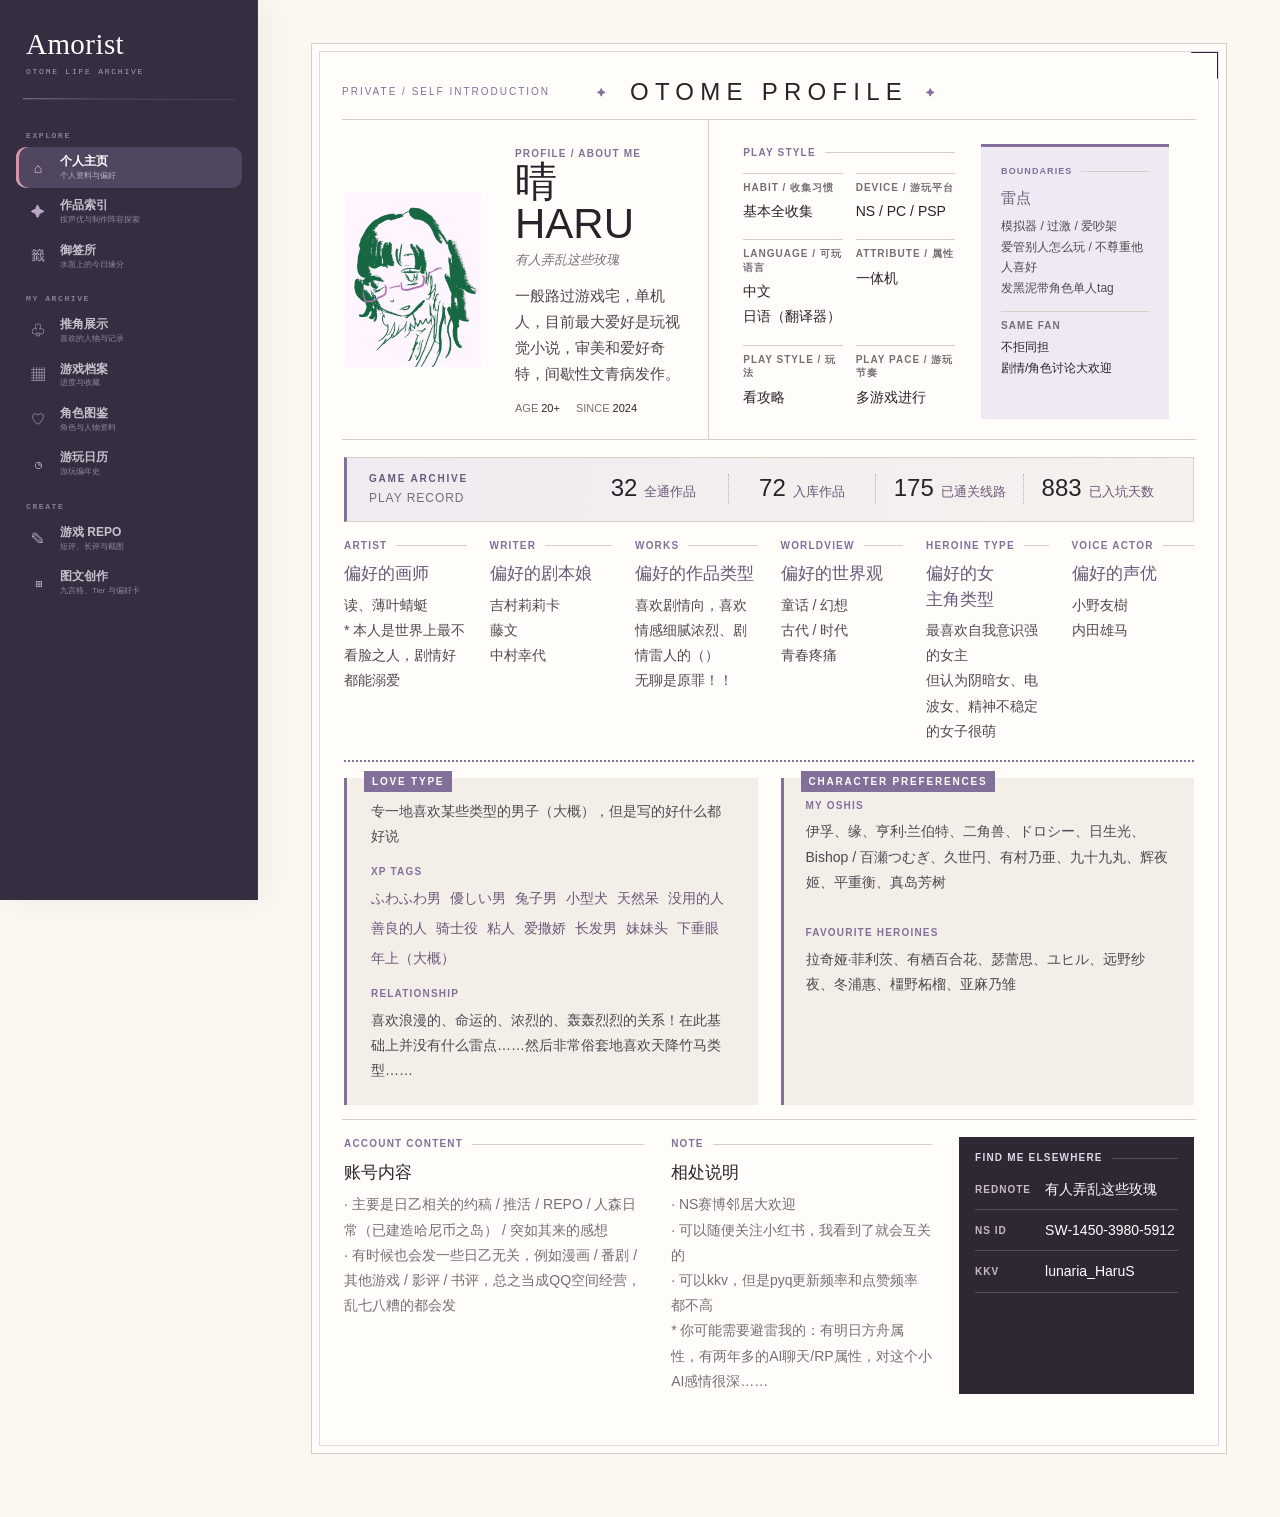
==== index.html @ c31a0750 "日历调整" ====
<!doctype html>
<html lang="zh-CN">
<head>
  <meta charset="utf-8">
  <meta name="viewport" content="width=device-width,initial-scale=1,maximum-scale=5,user-scalable=yes">
  <meta name="color-scheme" content="light">
  <link id="lxgwFont" rel="stylesheet" href="https://cdn.jsdelivr.net/npm/lxgw-wenkai-webfont@1.7.0/style.css" onerror="this.onerror=null;this.href='https://cdn.bootcdn.net/ajax/libs/lxgw-wenkai-webfont/1.7.0/style.min.css';">
  <title>Amorist · HARU</title>
  




















  <link rel="stylesheet" href="./assets/css/amorist.css?v=oshi-shell-20260801-7">
  <link rel="stylesheet" href="./assets/css/site-modes.css?v=pure-otome-20260728">
<link rel="stylesheet" href="./assets/css/polish.css?v=timeline-calendar-picker-20260803-1">
  <link rel="stylesheet" href="./assets/css/profile-home.css?v=profile-home-v15-20260802-27">
  <style>
    .product-view[data-product-view="oshi"] .oshi-canvas-shell{filter:none!important}
    .product-view[data-product-view="oshi"] .oshi-canvas{background:#fbf8f2!important;border:0!important;border-radius:0!important;box-shadow:none!important}
    .product-view[data-product-view="oshi"] .oshi-magazine-copy{display:none!important}
  </style>
</head>
<body>
  <a class="skip-link" href="#main-content">跳到主要内容</a>
  <div class="product-shell">
    <aside class="product-sidebar" aria-label="主要导航">
      <div class="product-brand">
        <div class="product-brand-copy"><strong>Amorist</strong><span>OTOME LIFE ARCHIVE</span></div>
      </div>
      <div class="product-nav-label">EXPLORE</div>
      <nav class="product-nav product-nav-discover">
        <button class="product-nav-btn active" type="button" data-product-target="home"><span class="product-nav-icon">⌂</span><span><b>个人主页</b><small>个人资料与偏好</small></span></button>
        <button class="product-nav-btn" type="button" data-product-target="bangumi"><span class="product-nav-icon">✦</span><span><b>作品索引</b><small>按声优与制作阵容探索</small></span></button>
        <button class="product-nav-btn" type="button" data-product-target="omikuji"><span class="product-nav-icon">籤</span><span><b>御签所</b><small>水面上的今日缘分</small></span></button>
      </nav>
      <div class="product-nav-label">MY ARCHIVE</div>
      <nav class="product-nav">
        <button class="product-nav-btn" type="button" data-product-target="oshi"><span class="product-nav-icon">♧</span><span><b>推角展示</b><small>喜欢的人物与记录</small></span></button>
        <button class="product-nav-btn" type="button" data-product-target="library"><span class="product-nav-icon">▦</span><span><b>游戏档案</b><small>进度与收藏</small></span></button>
        <button class="product-nav-btn" type="button" data-product-target="characters"><span class="product-nav-icon">♡</span><span><b>角色图鉴</b><small>角色与人物资料</small></span></button>
        <button class="product-nav-btn" type="button" data-product-target="timeline"><span class="product-nav-icon">◷</span><span><b>游玩日历</b><small>游玩编年史</small></span></button>
      </nav>
      <div class="product-nav-label">CREATE</div>
      <nav class="product-nav">
        <button class="product-nav-btn" type="button" data-product-target="studio"><span class="product-nav-icon">✎</span><span><b>游戏 REPO</b><small>短评、长评与截图</small></span></button>
        <button class="product-nav-btn" type="button" data-product-target="forms"><span class="product-nav-icon">⊞</span><span><b>图文创作</b><small>九宫格、Tier 与偏好卡</small></span></button>
      </nav>
    </aside>

    <div class="product-main" id="main-content" tabindex="-1">
      <section class="product-view active" data-product-view="home">
        <div class="profile-home profile-home-public">
          <div class="profile-home-stage-wrap"><section class="profile-home-stage">
            <header class="profile-masthead"><span>PRIVATE / SELF INTRODUCTION</span><h1>OTOME PROFILE</h1><small id="profileIssueNumber"></small></header>
            <section class="profile-hero">
              <div class="profile-identity"><figure class="profile-portrait"><div class="profile-avatar" id="profileAvatar"><img id="profileAvatarImage" alt=""><span id="profileAvatarInitial"></span></div></figure><div class="profile-name-block" data-profile-group="identity"><span class="profile-field-label">PROFILE / ABOUT ME</span><h2 id="profileName"></h2><div class="profile-handle" id="profileHandle" data-profile-section="handle"></div><p class="profile-bio" id="profileBio" data-profile-section="bio"></p><div class="profile-meta"><span data-profile-section="age"><small>AGE</small><b id="profileAge"></b></span><span data-profile-section="years"><small>SINCE</small><b id="profileYears"></b></span></div></div></div>
              <div class="profile-merged-preferences" data-profile-group="play">
                <article class="profile-play-main" data-profile-group="play"><div class="profile-panel-label">PLAY STYLE</div><div class="profile-choices"><div data-profile-section="habit"><small>HABIT / 收集习惯</small><b id="profilePlayHabit"></b></div><div data-profile-section="platforms"><small>DEVICE / 游玩平台</small><b id="profilePlayPlatforms"></b></div><div data-profile-section="languages"><small>LANGUAGE / 可玩语言</small><b id="profilePlayLanguages"></b></div><div data-profile-section="attribute"><small>ATTRIBUTE / 属性</small><b id="profilePlayAttribute"></b></div><div data-profile-section="playstyle"><small>PLAY STYLE / 玩法</small><b id="profilePlayStyle"></b></div><div data-profile-section="playPace"><small>PLAY PACE / 游玩节奏</small><b id="profilePlayPace"></b></div></div></article>
                <article class="profile-boundary-card" data-profile-section="boundaries"><div class="profile-panel-label">BOUNDARIES</div><h3>雷点</h3><p id="profileBoundaries"></p><div class="profile-choices"><div data-profile-section="sameFan"><small>SAME FAN</small><b id="profileSameFanPlay"></b></div></div></article>
              </div>
            </section>
            <section class="profile-library-stats" aria-label="游戏档案统计">
              <div class="profile-library-stats-head"><span>GAME ARCHIVE</span><strong>PLAY RECORD</strong></div>
              <div class="profile-library-stat-list">
                <div class="profile-library-stat"><strong id="profileStatCompleted">0</strong><span>全通作品</span></div>
                <div class="profile-library-stat"><strong id="profileStatArchived">0</strong><span>入库作品</span></div>
                <div class="profile-library-stat"><strong id="profileStatRoutes">0</strong><span>已通关线路</span></div>
                <div class="profile-library-stat"><strong id="profileStatDays">0</strong><span>已入坑天数</span></div>
              </div>
            </section>
            <div class="profile-panel-wrap" data-profile-group="taste">
              <section class="profile-taste-section">
                <div class="profile-taste-grid">
                  <div class="profile-taste-top">
                  <article data-profile-section="artist"><div class="profile-panel-label">ARTIST</div><h3>偏好的画师</h3><p id="profileArtist"></p></article>
                  <article data-profile-section="writer"><div class="profile-panel-label">WRITER</div><h3>偏好的剧本娘</h3><p id="profileWriter"></p></article>
                  <article data-profile-section="works"><div class="profile-panel-label">WORKS</div><h3>偏好的作品类型</h3><p id="profileWorks"></p></article>
                  <article data-profile-section="worldview"><div class="profile-panel-label">WORLDVIEW</div><h3>偏好的世界观</h3><p id="profileWorldview"></p></article>
                  <article data-profile-section="character"><div class="profile-panel-label">HEROINE TYPE</div><h3>偏好的女主角类型</h3><p id="profileCharacter"></p></article>
                  <article data-profile-section="voiceActors"><div class="profile-panel-label">VOICE ACTOR</div><h3>偏好的声优</h3><p id="profileVoiceActors"></p></article>
                  </div>
                  <div class="profile-taste-cards">
                    <article class="profile-xp-card" data-profile-group="lovetype"><div class="profile-love-type-main" data-profile-section="type"><p id="profileType"></p></div><div class="profile-love-type-section" data-profile-section="tags"><div class="profile-panel-label">XP TAGS</div><div class="profile-tagline profile-love-type-tags" id="profileTags"></div></div><div class="profile-love-type-section" data-profile-section="relationship"><div class="profile-panel-label">RELATIONSHIP</div><p id="profileRelationship"></p></div></article>
                    <article class="profile-motif-card" data-profile-group="characters"><div class="profile-character-section" data-profile-section="oshiCharacters"><div class="profile-panel-label">MY OSHIS</div><p id="profileOshiCharacters"></p></div><div class="profile-character-section" data-profile-section="heroineCharacters"><div class="profile-panel-label">FAVOURITE HEROINES</div><p id="profileHeroineCharacters"></p></div></article>
                  </div>
                </div>
              </section>
            </div>
            <section class="profile-bottom-social" data-profile-group="social"><article data-profile-section="account"><div class="profile-panel-label">ACCOUNT CONTENT</div><h3>账号内容</h3><p id="profileAccount"></p></article><article data-profile-section="note"><div class="profile-panel-label">NOTE</div><h3>相处说明</h3><p id="profileNote"></p></article><article class="profile-contact-card" data-profile-group="contact"><div class="profile-panel-label">FIND ME ELSEWHERE</div><div class="profile-contact-list"><div data-profile-section="xhs"><span>REDNOTE</span><b id="profileXhs"></b></div><div data-profile-section="platformId"><span>NS ID</span><b id="profileNsId"></b></div><div data-profile-section="contactValue"><span>KKV</span><b id="profileKkv"></b></div></div></article></section>
          </section></div>
        </div>
      </section>

      <section class="product-view" data-product-view="omikuji">
        <div class="omikuji-sanctuary" id="omikujiSanctuary" data-phase="idle" data-view="map">
          <header class="omikuji-map-head">
            <div><div class="omikuji-kicker">ENMUSUBI JINJA</div><h1>御签所</h1><p>良縁に恵まれますように。</p></div>
            <div class="omikuji-map-head-meta"><span>境内案内</span><time id="omikujiDate"></time></div>
          </header>

          <div class="shrine-map-layout" id="shrineMapView">
            <div class="shrine-map" id="shrineMap" aria-label="缘结神社境内地图">
              <svg class="shrine-map-art" viewBox="0 0 1200 760" role="img" aria-label="绘有花树、水池、回廊、绘马殿与千本鸟居的神社地图">
                <defs>
                  <linearGradient id="mapGround" x1="0" y1="0" x2="1" y2="1"><stop offset="0" stop-color="#eee8dc"/><stop offset=".55" stop-color="#e8e0d2"/><stop offset="1" stop-color="#ddd4c5"/></linearGradient>
                  <linearGradient id="mapWater" x1="0" y1="0" x2="1" y2="1"><stop offset="0" stop-color="#aaa5ad"/><stop offset=".6" stop-color="#8f8a96"/><stop offset="1" stop-color="#797481"/></linearGradient>
                  <filter id="mapShadow" x="-30%" y="-30%" width="160%" height="160%"><feDropShadow dx="0" dy="9" stdDeviation="11" flood-color="#665b54" flood-opacity=".15"/></filter>
                  <pattern id="mapGrain" width="18" height="18" patternUnits="userSpaceOnUse"><circle cx="2" cy="3" r=".6" fill="#766b62" opacity=".12"/><circle cx="13" cy="11" r=".45" fill="#766b62" opacity=".1"/></pattern>
                </defs>
                <rect width="1200" height="760" rx="2" fill="url(#mapGround)"/><rect width="1200" height="760" fill="url(#mapGrain)"/>
                <path class="map-contour" d="M70 142C214 78 321 93 420 138S650 168 766 108s250-47 366 7M38 620c166-91 310-79 438-24s267 44 383-29 214-78 323-46"/>
                <path class="map-stream" d="M0 388c145-24 192 57 333 32 104-19 171-97 281-71 92 22 123 98 232 86 111-12 181-92 354-67" fill="none"/>
                <g class="map-main-hall" filter="url(#mapShadow)"><path d="M470 66h260l52 48H418z" fill="#584d54"/><path d="M443 115h314l-25 22H468z" fill="#9a5151"/><rect x="462" y="136" width="276" height="86" fill="#d7c6ae"/><rect x="488" y="151" width="52" height="71" fill="#6a5b57"/><rect x="574" y="151" width="52" height="71" fill="#6a5b57"/><rect x="660" y="151" width="52" height="71" fill="#6a5b57"/><path d="M447 222h306l-26 17H474z" fill="#b7a58f"/></g>
                <g class="map-sakura" filter="url(#mapShadow)"><path d="M246 260c22-54 23-115 15-172M257 188c-38-23-54-48-63-77M257 163c36-20 55-43 70-74M246 215c-34 3-59 17-79 39" fill="none" stroke="#78695f" stroke-width="12" stroke-linecap="round"/><g fill="#c9a6ac"><circle cx="187" cy="105" r="43"/><circle cx="240" cy="77" r="52"/><circle cx="298" cy="103" r="45"/><circle cx="172" cy="157" r="38"/><circle cx="228" cy="137" r="51"/><circle cx="286" cy="153" r="48"/><circle cx="328" cy="129" r="32"/></g><g fill="#ead5d4" opacity=".72"><circle cx="214" cy="87" r="27"/><circle cx="277" cy="117" r="31"/><circle cx="205" cy="150" r="26"/></g><path d="M168 270c52 14 113 13 166-4" fill="none" stroke="#c7b9a5" stroke-width="14" stroke-linecap="round"/></g>
                <g class="map-bell-hall" filter="url(#mapShadow)"><path d="M884 105h188l39 35H846z" fill="#5c5255"/><path d="M860 140h236l-20 16H878z" fill="#a15b59"/><rect x="881" y="157" width="194" height="102" fill="#d4c2aa"/><path d="M905 157v102m48-102v102m48-102v102m49-102v102" stroke="#72645c" stroke-width="7"/><path d="M918 176c13 22 13 45 0 67m71-67c13 22 13 45 0 67m63-67c13 22 13 45 0 67" fill="none" stroke="#9a8a79" stroke-width="3"/><circle cx="918" cy="207" r="10" fill="#8b6f4f"/><circle cx="989" cy="207" r="10" fill="#8b6f4f"/><circle cx="1052" cy="207" r="10" fill="#8b6f4f"/></g>
                <g class="map-ink-well" filter="url(#mapShadow)"><ellipse cx="205" cy="434" rx="92" ry="44" fill="#c4b7a6"/><ellipse cx="205" cy="425" rx="73" ry="34" fill="#615962"/><ellipse cx="205" cy="420" rx="57" ry="24" fill="#8e8790"/><path d="M142 451l-30 52h186l-29-52" fill="#b3a48f"/><path d="M180 393c-8-23 4-43 30-58" fill="none" stroke="#9a5151" stroke-width="4"/></g>
                <g class="map-pond" filter="url(#mapShadow)"><path d="M411 382c48-73 155-90 249-58 80 27 132 95 95 158-40 67-143 99-239 69-104-32-158-91-105-169z" fill="#c9c0b5"/><path d="M432 388c43-57 137-74 217-48 69 22 107 78 76 128-35 55-121 80-203 57-89-25-136-79-90-137z" fill="url(#mapWater)"/><path d="M469 410c64-35 145-27 208 16M478 463c69 28 144 27 207-6" fill="none" stroke="#d7d1d3" stroke-width="3" opacity=".55"/><g fill="#eee7da" stroke="#985052"><rect x="520" y="370" width="17" height="77" rx="2" transform="rotate(-16 528 408)"/><rect x="613" y="411" width="17" height="81" rx="2" transform="rotate(11 621 451)"/><rect x="574" y="455" width="17" height="73" rx="2" transform="rotate(-5 582 491)"/></g></g>
                <g class="map-ema-hall" filter="url(#mapShadow)"><path d="M901 362h192l35 31H866z" fill="#65585a"/><path d="M881 394h225l-19 15H899z" fill="#9d5956"/><rect x="900" y="409" width="186" height="110" fill="#d5c3aa"/><path d="M922 409v110m47-110v110m47-110v110m48-110v110" stroke="#76665c" stroke-width="6"/><g fill="#eadcc8" stroke="#9d6d62" stroke-width="2"><path d="M925 430h31v29l-15 9-16-9z"/><path d="M975 446h31v29l-15 9-16-9z"/><path d="M1025 425h31v29l-15 9-16-9z"/></g></g>
                <g class="map-torii-path"><path d="M518 758L568 553h69l51 205z" fill="#d4c8b8"/><path d="M548 758l39-205h31l40 205" fill="#b9ab99" opacity=".7"/><g fill="#9b4f4e" stroke="#844343" stroke-width="2"><path d="M484 715h238v13H484zM502 679h202v10H502zM517 689h12v69h-12zm158 0h12v69h-12z"/><path d="M516 648h178v11H516zM530 622h150v9H530zM541 631h10v58h-10zm116 0h10v58h-10z"/><path d="M542 591h130v9H542zM552 571h110v8H552zM561 579h8v52h-8zm86 0h8v52h-8z"/></g></g>
                <path class="map-stone-path" d="M603 548C583 513 581 496 584 474" fill="none" stroke="#b8aa97" stroke-width="22" stroke-linecap="round" stroke-dasharray="2 29"/>
                <g class="map-lanterns" fill="#d8c8b0" stroke="#8f7f70" stroke-width="3"><path d="M381 545h31l-5 22h-21zm7 22h13v38h-13zm-8 38h29v7h-29z"/><path d="M785 535h31l-5 22h-21zm7 22h13v38h-13zm-8 38h29v7h-29z"/></g>
              </svg>
              <img class="shrine-map-art shrine-map-image" src="./assets/user-media/enmusubi-shrine-map.png?v=map-20260802-3" alt="縁結花樹、社殿、水占池、言霊井、絵馬殿と鳥居を描いた境内図">
              <button class="shrine-place place-sakura is-open" type="button" data-shrine-place="sakura"><span>壱</span><b>縁結花樹</b><small>人物みくじ</small></button>
              <button class="shrine-place place-bell is-open" type="button" data-shrine-place="bell"><span>弐</span><b>鈴音回廊</b><small>声優みくじ</small></button>
              <button class="shrine-place place-ink is-open" type="button" data-shrine-place="ink"><span>参</span><b>言霊井</b><small>脚本みくじ</small></button>
              <button class="shrine-place place-water is-open" type="button" data-shrine-place="water"><span>肆</span><b>水占池</b><small>今日の御籤</small></button>
              <button class="shrine-place place-ema is-open" type="button" data-shrine-place="ema"><span>伍</span><b>絵馬殿</b><small>制作みくじ</small></button>
              <button class="shrine-place place-torii is-open" type="button" data-shrine-place="torii"><span>陸</span><b>千本鳥居</b><small>作品みくじ</small></button>
              <div class="shrine-map-status" id="shrineMapStatus" aria-live="polite">縁結花樹・鈴音回廊・言霊井・水占池・絵馬殿・千本鳥居　本日開所</div>
            </div>
          </div>

          <section class="omikuji-ritual" id="omikujiRitual" hidden>
            <header class="omikuji-ritual-head"><button id="omikujiMapBack" type="button"><span>←</span> 境内図へ戻る</button><div><span>肆 · 水占池</span><h2>今日の御籤</h2><p>水面に浮かぶ一枚から、今日の縁を。</p></div><time id="omikujiRitualDate"></time></header>
            <div class="omikuji-water-stage" id="omikujiWaterStage">
              <canvas id="omikujiCanvas" aria-hidden="true"></canvas><div class="omikuji-shrine-lines" aria-hidden="true"><i></i><i></i><i></i></div>
              <div class="omikuji-idle-copy" id="omikujiIdleCopy"><span class="omikuji-vertical-note">心を静めて</span><button class="omikuji-draw-button" id="omikujiDraw" type="button"><b>引く</b><small>一日一籤</small></button><p>签纸会随水与气息轻轻移动</p></div>
              <article class="omikuji-paper" id="omikujiPaper" hidden aria-live="polite" tabindex="-1"><div class="omikuji-paper-border" aria-hidden="true"></div><header><span>第 <b id="omikujiNumber">一</b> 番</span><i>御神籤</i><span>AMORIST</span></header><div class="omikuji-grade" id="omikujiGrade"></div><div class="omikuji-paper-divider"><span>縁</span></div><div class="omikuji-character"><div class="omikuji-portrait" id="omikujiPortrait"></div><div><span>本日の縁</span><h2 id="omikujiName"></h2><p id="omikujiWork"></p></div></div><blockquote id="omikujiMessage"></blockquote><p class="omikuji-attribution" id="omikujiAttribution"></p><footer><button id="omikujiOpen" type="button">角色の記録を見る</button><button id="omikujiReturn" type="button">水面へ戻る</button></footer></article>
              <div class="omikuji-draw-status" id="omikujiDrawStatus" aria-live="polite"></div>
            </div>
            <footer class="omikuji-page-foot"><span>鼠标划过水面，会留下片刻涟漪。</span><i></i><span>今日抽中的签会为你保留。</span></footer>
          </section>

          <section class="sakura-ritual" id="sakuraRitual" hidden>
            <header class="omikuji-ritual-head sakura-ritual-head"><button id="sakuraMapBack" type="button"><span>←</span> 境内図へ戻る</button><div><span>壱 · 縁結花樹</span><h2>花に宿る縁</h2><p>枝先に咲くひとひらから、今日のひとを。</p></div><time id="sakuraRitualDate"></time></header>
            <div class="sakura-stage" id="sakuraStage">
              <canvas id="sakuraCanvas" aria-hidden="true"></canvas>
              <div class="sakura-action" id="sakuraAction"><button id="sakuraDraw" type="button" aria-label="縁結花樹を揺らす"></button></div>
              <article class="sakura-result" id="sakuraResult" hidden aria-live="polite">
                <header class="sakura-result-head"><span>縁結御籤</span><strong id="sakuraFortune">結び吉</strong><i aria-hidden="true">縁</i></header>
                <div class="sakura-result-character"><div class="sakura-result-portrait" id="sakuraPortrait"></div><div class="sakura-result-copy"><small>本日のご縁</small><h3 id="sakuraName"></h3><p id="sakuraWork"></p><div class="sakura-result-oracle"><span>縁のことば</span><p id="sakuraMessage"></p></div></div></div>
                <footer><button id="sakuraOpen" type="button">人物の記録を見る</button><button id="sakuraAgain" type="button">もう一度</button></footer>
              </article>
              <div class="sakura-status" id="sakuraStatus" aria-live="polite"></div>
            </div>
          </section>
          <section class="bell-ritual" id="bellRitual" hidden>
            <header class="omikuji-ritual-head bell-ritual-head"><button id="bellMapBack" type="button"><span>←</span> 境内図へ戻る</button><div><span>弐 · 鈴音回廊</span><h2>声の余韻</h2><p>ひとつの鈴から、まだ知らない声へ。</p></div><time id="bellRitualDate"></time></header>
            <div class="bell-stage" id="bellStage">
              <div class="bell-corridor" aria-hidden="true"><span></span><span></span><span></span><span></span><span></span><span></span></div>
              <div class="bell-echoes" aria-hidden="true"><i></i><i></i><i></i></div>
              <div class="bell-companions" aria-hidden="true"><i></i><i></i><i></i><i></i><i></i></div>
              <div class="bell-action"><button id="bellDraw" type="button" aria-label="中央の鈴を鳴らす"><i class="bell-knot"></i><i class="bell-cord"></i><i class="bell-body"></i><i class="bell-clapper"></i></button></div>
              <article class="bell-result" id="bellResult" hidden aria-live="polite"><span>声の縁</span><div class="bell-result-seal">聲</div><div class="bell-result-copy"><small>本日の声</small><h3 id="bellName"></h3><p id="bellMeta"></p><em id="bellWorks"></em></div><footer><button id="bellOpen" type="button">作品を巡る</button><button id="bellAgain" type="button">もう一度</button></footer></article>
              <div class="bell-status" id="bellStatus" aria-live="polite"></div>
            </div>
          </section>
          <section class="torii-ritual" id="toriiRitual" hidden>
            <header class="omikuji-ritual-head torii-ritual-head"><button id="toriiMapBack" type="button"><span>←</span> 境内図へ戻る</button><div><span>陸 · 千本鳥居</span><h2>参道の彼方</h2><p>鳥居をくぐった先で、ひとつの物語に出会う。</p></div><time id="toriiRitualDate"></time></header>
            <div class="torii-stage" id="toriiStage">
              <div class="torii-p5" id="toriiP5" aria-hidden="true"></div>
              <svg class="torii-svg-texture" viewBox="0 0 100 100" preserveAspectRatio="none" aria-hidden="true"><filter id="toriiPaperNoise"><feTurbulence type="fractalNoise" baseFrequency=".78" numOctaves="3" seed="17"></feTurbulence><feColorMatrix values="0 0 0 0 .28 0 0 0 0 .23 0 0 0 0 .18 0 0 0 .12 0"></feColorMatrix></filter><rect width="100" height="100" filter="url(#toriiPaperNoise)"></rect></svg>
              <div class="torii-path" aria-hidden="true"></div><div class="torii-mist" aria-hidden="true"></div>
              <div class="torii-gates" aria-hidden="true"><i></i><i></i><i></i><i></i><i></i><i></i><i></i></div>
              <button class="torii-action" id="toriiDraw" type="button" aria-label="千本鳥居をくぐる"></button>
              <article class="torii-result" id="toriiResult" hidden aria-live="polite"><figure class="torii-cover" id="toriiCover"></figure><div class="torii-work-copy"><span>参道の先の一作</span><h3 id="toriiName"></h3><p id="toriiMeta"></p><em id="toriiDesc"></em><footer><button id="toriiOpen" type="button">作品の世界へ</button><button id="toriiAgain" type="button">もう一度くぐる</button></footer></div></article>
              <div class="torii-status" id="toriiStatus" aria-live="polite"></div>
            </div>
          </section>
          <section class="ema-ritual" id="emaRitual" hidden>
            <header class="omikuji-ritual-head ema-ritual-head"><button id="emaMapBack" type="button"><span>←</span> 境内図へ戻る</button><div><span>伍 · 絵馬殿</span><h2>願いを結ぶ作り手</h2><p>軒下の一枚を選び、物語を生む名に出会う。</p></div><time id="emaRitualDate"></time></header>
            <div class="ema-stage" id="emaStage">
              <div class="ema-architecture" aria-hidden="true"><i></i><i></i><i></i></div>
              <div class="ema-rack" id="emaRack" role="group" aria-label="一枚の絵馬を選ぶ">
                <button class="ema-tile" type="button" aria-label="一の絵馬"><i></i><span>縁</span></button><button class="ema-tile" type="button" aria-label="二の絵馬"><i></i><span>結</span></button><button class="ema-tile" type="button" aria-label="三の絵馬"><i></i><span>作</span></button><button class="ema-tile" type="button" aria-label="四の絵馬"><i></i><span>語</span></button><button class="ema-tile" type="button" aria-label="五の絵馬"><i></i><span>願</span></button><button class="ema-tile" type="button" aria-label="六の絵馬"><i></i><span>夢</span></button><button class="ema-tile" type="button" aria-label="七の絵馬"><i></i><span>巡</span></button>
              </div>
              <article class="ema-result" id="emaResult" hidden aria-live="polite">
                <i class="ema-result-cord" aria-hidden="true"><span></span></i>
                <div class="ema-result-inner"><svg class="ema-crest" viewBox="0 0 100 54" aria-hidden="true"><path d="M14 27c10-18 28-18 36 0-8 18-26 18-36 0Zm36 0c10-18 28-18 36 0-8 18-26 18-36 0Z"/><circle cx="50" cy="27" r="5"/></svg><span>制作の縁</span><h3 id="emaMaker"></h3><p id="emaMeta"></p><em id="emaWorks"></em><footer><button id="emaOpen" type="button">この作り手の作品へ</button><button id="emaAgain" type="button">もう一枚</button></footer></div>
              </article>
              <div class="ema-status" id="emaStatus" aria-live="polite"></div>
            </div>
          </section>
          <section class="kotodama-ritual" id="kotodamaRitual" hidden>
            <header class="omikuji-ritual-head kotodama-ritual-head"><button id="kotodamaMapBack" type="button"><span>←</span> 境内図へ戻る</button><div><span>参 · 言霊井</span><h2>水底の書き手</h2><p>言葉の沈む井戸から、物語を綴る名を呼び起こす。</p></div><time id="kotodamaRitualDate"></time></header>
            <div class="kotodama-stage" id="kotodamaStage">
              <div class="kotodama-p5" id="kotodamaP5" aria-hidden="true"></div>
              <button class="kotodama-well" id="kotodamaDraw" type="button" aria-label="言霊井を覗く"><i class="kotodama-roof"></i><i class="kotodama-post left"></i><i class="kotodama-post right"></i><i class="kotodama-rope"></i><span class="kotodama-mouth"><i></i></span><b>言葉を汲む</b></button>
              <article class="kotodama-result" id="kotodamaResult" hidden aria-live="polite"><div class="kotodama-seal">詞</div><div class="kotodama-copy"><span>本日の書き手</span><h3 id="kotodamaWriter"></h3><p id="kotodamaMeta"></p><em id="kotodamaWorks"></em><footer><button id="kotodamaOpen" type="button">この書き手の作品へ</button><button id="kotodamaAgain" type="button">もう一度汲む</button></footer></div></article>
              <div class="kotodama-status" id="kotodamaStatus" aria-live="polite"></div>
            </div>
          </section>
        </div>
      </section>

      <section class="product-view" data-product-view="oshi">
        <div class="product-page-head oshi-page-head">
          <div><div class="page-eyebrow">PORTRAITS OF AFFECTION</div><h1>好きな人たち</h1><p>Liebe ist, daß Du mir das Messer bist, mit dem ich in mir wühle.</p></div>
          <div class="oshi-head-actions">
            <nav class="oshi-view-switch" aria-label="展示模式"><button class="active" type="button" data-oshi-view-mode="flow" aria-pressed="true">FLOW</button><button type="button" data-oshi-view-mode="magazine" aria-pressed="false">MAGAZINE</button></nav>
            <span class="oshi-count" id="oshiCount">0</span>
            <button class="product-button secondary" id="oshiEditButton" type="button" data-oshi-editor-only>编辑图片</button>
          </div>
        </div>
        <div class="oshi-hub-view" id="oshiHubView">
          <div class="oshi-canvas-shell">
            <section class="oshi-canvas" id="oshiCanvas" aria-label="推角展示总览">
            </section>
          </div>
          <section class="oshi-index">
            <div class="oshi-index-title"><span>INDEX</span><strong>全部人物</strong></div>
            <div class="oshi-index-list" id="oshiIndexList"></div>
          </section>
          <p class="oshi-help" id="oshiHelp" hidden>可在下方拖动人物名字调整排名；上方图片顺序与排名互不影响。</p>
        </div>
        <div class="oshi-detail-view" id="oshiDetailView" hidden>
          <div class="oshi-detail-topbar"><button class="oshi-back-link" id="oshiBackButton" type="button">← 全部人物</button><nav class="oshi-detail-tabs" id="oshiDetailTabs"></nav><button class="product-button secondary small" id="oshiEditDetailButton" type="button" data-oshi-editor-only>编辑</button></div>
          <section class="oshi-profile">
            <div class="oshi-profile-copy"><div><span class="oshi-section-label" id="oshiIssueLabel">ISSUE</span><h2 id="oshiProfileName"></h2><div class="oshi-profile-alt" id="oshiProfileAlt"></div><p class="oshi-profile-note" id="oshiProfileShort"></p></div><dl class="oshi-profile-meta"><div><dt>VOICE</dt><dd id="oshiProfileCv"></dd></div><div><dt>FROM</dt><dd id="oshiProfileGame"></dd></div><div><dt>FIRST MET</dt><dd id="oshiProfileSince"></dd></div></dl></div>
            <figure class="oshi-profile-visual" id="oshiProfileVisual"><img id="oshiProfileImage" alt="角色主视觉"></figure>
          </section>
          <section class="oshi-editorial-info"><article class="oshi-why"><span class="oshi-micro" id="oshiReasonEyebrow">WHY HIM</span><h3 id="oshiReasonTitle">偏爱的理由</h3><blockquote id="oshiReviewLead"></blockquote><div class="oshi-review" id="oshiReviewBody"></div><div class="oshi-tags" id="oshiTags"></div></article><aside class="oshi-character-data"><span class="oshi-micro" id="oshiFactsEyebrow">PROFILE</span><h3 id="oshiFactsTitle">资料</h3><div class="oshi-character-facts" id="oshiCharacterFacts"></div></aside></section>
          <section class="oshi-collections" id="oshiCollections"></section>
          <div class="oshi-add-collection"><button id="oshiAddCollection" type="button" data-oshi-editor-only>＋ 新建图片集</button></div>
        </div>
        <aside class="oshi-editor-drawer" id="oshiEditorDrawer" aria-label="推角展示编辑" hidden>
          <div class="oshi-drawer-head"><div><span class="oshi-micro">EDITOR</span><h2 id="oshiDrawerTitle">编辑</h2></div><button class="oshi-drawer-close" id="oshiDrawerClose" type="button" aria-label="关闭推角展示编辑">×</button></div>
          <div id="oshiHubEditor">
            <div class="oshi-form-grid">
              <label>人物<select id="oshiHubCharacterSelect"></select></label>
              <label>总览图片<input id="oshiHubImageUpload" type="file" accept="image/*"></label>
              <label>图片宽度 <output id="oshiWidthValue"></output><input id="oshiWidth" type="range" min="12" max="42" step="1"></label>
              <label>横向位置<input id="oshiX" type="range" min="0" max="88" step="1"></label>
              <label>纵向位置<input id="oshiY" type="range" min="2" max="86" step="1"></label>
              <label>姓名位置<select id="oshiCaption"><option value="bottom">图片下方</option><option value="right">图片右侧</option><option value="left">图片左侧</option><option value="hidden">不显示</option></select></label>
              <div><span class="oshi-field-label">层级</span><div class="oshi-inline-actions"><button class="product-button secondary small" id="oshiBringFront" type="button">置于最前</button><button class="product-button secondary small" id="oshiSendBack" type="button">置于最后</button></div></div>
              <div><span class="oshi-field-label">单个人物位置</span><button class="product-button secondary small" id="oshiResetSelected" type="button">恢复默认</button></div>
            </div>
            <div class="oshi-drawer-actions"><button class="product-button rose" id="oshiHubDone" type="button">完成</button><button class="product-button secondary" id="oshiResetAll" type="button">恢复全部默认位置</button></div>
          </div>
          <div id="oshiDetailEditor" hidden>
            <div class="oshi-form-grid">
              <label>角色<select id="oshiDetailCharacterSelect"></select></label>
              <label>展示名<input id="oshiEditName"></label>
              <label>原名 / 作品名<input id="oshiEditAlt"></label>
              <label>短评<textarea id="oshiEditShort"></textarea></label>
              <label>评价<textarea id="oshiEditReview"></textarea></label>
              <label>标签（逗号分隔）<input id="oshiEditTags"></label>
              <label>个人页主视觉<input id="oshiProfileUpload" type="file" accept="image/*"></label>
              <label>ARTWORKS 图片（追加）<input id="oshiArtworksUpload" type="file" accept="image/*" multiple></label>
              <label>CG 图片（追加）<input id="oshiCgUpload" type="file" accept="image/*" multiple></label>
              <label>新建图片集<div class="oshi-new-collection"><input id="oshiNewCollectionTitle" placeholder="输入标题"><button class="product-button secondary small" id="oshiCreateCollection" type="button">新建</button></div></label>
              <div class="oshi-collection-editor-list" id="oshiCollectionEditorList"></div>
            </div>
            <div class="oshi-drawer-actions"><button class="product-button rose" id="oshiSaveDetail" type="button">应用</button><button class="product-button secondary" id="oshiResetDetail" type="button">恢复默认</button></div>
          </div>
        </aside>
        <div class="oshi-drawer-backdrop" id="oshiDrawerBackdrop" hidden></div>
        <div class="oshi-lightbox" id="oshiLightbox" hidden><button id="oshiLightboxClose" type="button" aria-label="关闭图片预览">×</button><img id="oshiLightboxImage" alt="图片预览"></div>
      </section>

      <section class="product-view" data-product-view="library">
        <div class="product-page-head"><div><h1>游戏档案</h1><p>Whatever our souls are made of, his and mine are the same</p></div></div>
        <div id="libraryBrowseView"><div class="library-controls"><div class="filter-pills library-status-tabs" id="libraryFilters"><button class="filter-pill active" data-library-filter="全部">全部</button><button class="filter-pill" data-library-filter="已全通">已全通</button><button class="filter-pill" data-library-filter="进行中">进行中</button><button class="filter-pill" data-library-filter="已封盘">已封盘</button><button class="filter-pill" data-library-filter="已买未打">已买未打</button><button class="filter-pill" data-library-filter="心愿单">心愿单</button><button class="filter-pill" data-library-filter="尚未分类">尚未分类</button></div><span id="libraryCountText" class="playing-meta">0 部作品</span><button class="product-button secondary small" id="libraryBatchToggle" type="button">批量管理</button></div><div class="batch-actions" id="libraryBatchActions" hidden><span class="playing-meta">已选 <strong id="librarySelectedCount">0</strong> 部</span><button class="product-button secondary small" id="libraryBatchAll" type="button">全选</button><select class="product-select small" id="libraryBatchStatus"><option value="">批量状态…</option><option>已全通</option><option>进行中</option><option>已封盘</option><option>已买未打</option><option>心愿单</option><option>尚未分类</option></select><select class="product-select small" id="libraryBatchCategory"><option value="">批量归类…</option><option value="hall_of_fame">殿堂入り</option><option value="love">大好き</option><option value="like">好き</option><option value="normal">普通</option><option value="difficult">苦手</option><option value="unclassified">未分類</option></select><button class="product-button secondary small" id="libraryBatchApply" type="button">应用更改</button><button class="product-button danger small" id="libraryBatchDelete" type="button">删除所选</button><button class="product-button secondary small" id="libraryBatchCancel" type="button">取消</button></div><div class="game-library-grid" id="gameLibraryGrid"></div></div>
        <div class="game-detail" id="gameDetailPanel" hidden></div>
      </section>

      <section class="product-view" data-product-view="forms">
        <div class="product-page-head"><div><h1>图文创作</h1><p>در ازل پرتوِ حُسنت ز تجلی دَم زد ,عشق پیدا شد و آتش به همه عالم زد</p></div><button class="product-button secondary" id="backToTemplates" type="button" hidden>返回模板</button></div>
        <div class="forms-grid" id="formTemplates">
          <article class="product-card form-template visual-template" data-form-template="grid"><div class="template-preview preview-grid"><i></i><i></i><i></i><i></i><i></i><i></i><i></i><i></i><i></i></div><h3>作品九宫格</h3><p>从游戏档案挑选九部作品，给每一格写下自己的短标题。</p><div class="form-template-foot"><span>图片 × 9</span><strong>开始制作 →</strong></div></article>
          <article class="product-card form-template visual-template" data-form-template="tier"><div class="template-preview preview-tier"><b>S</b><i></i><i></i><b>A</b><i></i><i></i><b>B</b><i></i><i></i></div><h3>作品 Tier 排名</h3><p>点击作品依次移动等级，用视觉层级表达喜好，不必写成长问卷。</p><div class="form-template-foot"><span>5 个等级</span><strong>开始排列 →</strong></div></article>
          <article class="product-card form-template visual-template" data-form-template="contrast"><div class="template-preview preview-contrast"><i></i><span>盲狙</span><span>真爱</span><i></i></div><h3>盲狙与真爱</h3><p>按作品并列记录开玩前的盲狙与通关后的实际本命。</p><div class="form-template-foot"><span>对照卡</span><strong>开始制作 →</strong></div></article>
          <article class="product-card form-template visual-template" data-form-template="mood"><div class="template-preview preview-mood"><i></i><i></i><i></i><strong>我的乙游属性</strong></div><h3>玩家属性图</h3><p>头像、作品封面和简短偏好组合成一张内容丰富的自介副页。</p><div class="form-template-foot"><span>图文混排</span><strong>开始制作 →</strong></div></article>
          <article class="product-card form-template visual-template" data-form-template="char9"><div class="template-preview preview-char9"><i></i><i></i><i></i><i></i><i></i><i></i><i></i><i></i><i></i></div><h3>角色九宫格</h3><p>九位最心动的角色，从角色图鉴直接拖入，每格标注角色名与出处。</p><div class="form-template-foot"><span>角色 × 9</span><strong>开始制作 →</strong></div></article>
          <article class="product-card form-template visual-template" data-form-template="pref"><div class="template-preview preview-pref"><i></i><i></i><i></i><i></i><i></i><i></i></div><h3>角色偏好表</h3><p>按作品列出最好感与最无感的角色，图文对照一目了然。</p><div class="form-template-foot"><span>对照卡</span><strong>开始制作 →</strong></div></article>
          <article class="product-card form-template visual-template" data-form-template="custom"><div class="template-preview preview-custom"><i></i><i></i><i></i><i></i><i></i><i></i></div><h3>自定义表格</h3><p>自由选择两列或三列，放入角色图与自定义文字，制作专属对比卡。</p><div class="form-template-foot"><span>2/3 列</span><strong>开始制作 →</strong></div></article>
          <article class="product-card form-template visual-template" data-form-template="attr"><div class="template-preview preview-attr"><i></i><div class="attr-lines"><i></i><i></i><i></i><i></i></div></div><h3>玩家属性卡</h3><p>头像、推角列表、游玩平台与偏好标签，一张浓缩的玩家名片。</p><div class="form-template-foot"><span>图文名片</span><strong>开始制作 →</strong></div></article>
        </div>
        <div class="form-workspace visual-workspace" id="formWorkspace"><article class="visual-sheet" id="visualSheet"><header class="visual-sheet-head"><div><div class="card-eyebrow">AMORIST VISUAL NOTE</div><input id="activeFormTitle" aria-label="图文表格标题"></div><span id="visualSheetOwner">HARU</span></header><div id="visualCanvas"></div></article><aside class="product-card form-side"><h3>编辑这张图</h3><p class="playing-meta">点击画布里的图片格，从你的游戏档案选择作品；标题和短句可以直接修改。</p><button class="product-button rose" id="saveFormAnswers" type="button">保存当前作品</button><button class="product-button" id="captureFormAnswers" type="button">导出分享图片</button><button class="product-button secondary" id="clearFormAnswers" type="button">清空画布</button></aside></div>
      </section>

      <section class="product-view" data-product-view="studio">
  <div class="product-page-head repo-product-head">
    <div><h1>REPO</h1><p>やは肌のあつき血汐にふれも見で，さびしからずや道を説く君</p></div>
    <div class="repo-product-actions" id="repoProductActions"></div>
  </div>
  <main class="app">
    <section class="toolbar" id="toolbar">
      <div class="toolbar-group toolbar-brand">
        <span class="toolbar-title">乙女游戏 REPO Maker</span>
        <span class="toolbar-status" id="saveStatus">当前为临时草稿 · 已自动保存</span>
      </div>
      <div class="toolbar-group" id="paletteList" aria-label="选择配色"></div>
      <div class="page-switch" id="pageSwitch" role="group" aria-label="选择 REPO 页面">
        <button class="page-switch-btn active" type="button" data-repo-page="full" aria-pressed="true">完整页</button>
        <div id="longPageButtons" class="long-page-buttons"></div>
        <button class="page-add-btn" id="addLongPageBtn" type="button" title="增加新的长评页面">＋长评页</button>
      </div>
      <div class="toolbar-group">
        <button class="tool-btn" id="repoBackToGame" type="button">返回游戏</button>
        <button class="tool-btn" id="archiveBtn" type="button">存档<span class="archive-count" id="archiveCount">0</span></button>
        <button class="tool-btn danger" id="resetBtn" type="button">清空</button>
        <button class="tool-btn primary" id="screenshotBtn" type="button">截图当前页</button>
      </div>
    </section>

    <section class="viewport">
      <div id="canvasShell">
        <article id="repoCard" class="repo-page">
          <header class="repo-header">
            <div class="main-title-wrap">
              <div class="eyebrow">Omnia vincit Amor</div>
              <input class="main-title persist" id="workTitle" data-key="workTitle" value="乙女游戏 REPO" aria-label="标题">
            </div>
            <div class="maker-block">
              <div class="maker-line"><span>制表人</span><strong class="maker-fixed">HARU</strong></div>
              <div class="maker-line"><label for="fillerName">填表人</label><input class="maker-input persist" id="fillerName" data-key="fillerName"></div>
            </div>
          </header>

          <section class="top-grid">
            <div class="image-tile cover-tile image-picker" data-target="cover" tabindex="0" role="button" aria-label="选择作品封面">
              <img id="coverImg" alt="作品封面">
              <div class="image-empty"><span class="image-plus">＋</span><span class="image-hint">搜索或上传<br>作品封面</span></div>
            </div>

            <div class="info-ratings">
              <div class="basic-info">
                <div class="field">
                  <label>作品名称</label>
                  <input class="persist" id="gameName" data-key="gameName" aria-label="作品名称">
                </div>
                <div class="field">
                  <label>时长</label>
                  <input class="persist" id="playTime" data-key="playTime" aria-label="游玩时长">
                </div>
                <div class="field">
                  <label>是否全通</label>
                  <div class="completion" id="completionToggle">
                    <button type="button" data-value="yes">是</button>
                    <button type="button" data-value="no">否</button>
                  </div>
                </div>
              </div>

              <div class="choice-row">
                <div class="choice-box">
                  <div class="choice-title">游玩平台</div>
                  <div class="choice-pills" id="platformChoices">
                    <button class="choice-pill" type="button" data-value="NS">NS</button>
                    <button class="choice-pill" type="button" data-value="STEAM">STEAM</button>
                    <button class="choice-pill" type="button" data-value="PC碟">PC碟</button>
                    <button class="choice-pill" type="button" data-value="PSP">PSP</button>
                    <button class="choice-pill" type="button" data-value="PSV">PSV</button>
                    <button class="choice-pill" type="button" data-value="其他">其他</button>
                  </div>
                </div>
                <div class="choice-box">
                  <div class="choice-title">游玩语言</div>
                  <div class="choice-pills" id="languageChoices">
                    <button class="choice-pill" type="button" data-value="中文">中文</button>
                    <button class="choice-pill" type="button" data-value="日语">日语</button>
                    <button class="choice-pill" type="button" data-value="英语">英语</button>
                    <button class="choice-pill" type="button" data-value="其他">其他</button>
                  </div>
                </div>
              </div>

              <div class="rating-panel">
                <div class="rating-head"><strong>评分</strong></div>
                <div class="ratings" id="ratings"></div>
              </div>
            </div>
          </section>

          <section class="ranking-section">
            <div class="rank-row">
              <span class="rank-label">剧情喜好排序</span>
              <input class="rank-input persist" id="plotRank" data-key="plotRank" aria-label="剧情喜好排序">
            </div>
            <div class="rank-row">
              <span class="rank-label">角色好感排序</span>
              <input class="rank-input persist" id="charRank" data-key="charRank" aria-label="角色好感排序">
            </div>
            <div class="rank-row">
              <span class="rank-label">最喜爱END</span>
              <input class="rank-input persist" id="favoriteEnd" data-key="favoriteEnd" aria-label="最喜爱结局">
            </div>
          </section>

          <section class="bottom-grid">
            <div class="character-card favorite-card">
              <div class="image-tile image-picker" data-target="favorite" tabindex="0" role="button" aria-label="选择最喜爱人物图片">
                <img id="favoriteImg" alt="最喜爱人物">
                <div class="image-empty"><span class="image-plus">＋</span><span class="image-hint">搜索或上传人物</span></div>
                <div class="favorite-overlay-label">最喜爱</div>
              </div>
              <div class="favorite-review">
                <textarea class="favorite-review-text persist auto-fit-text" id="favoriteReview" data-key="favoriteReview" data-max-font="17" data-min-font="4.5" data-line-height="1.38" aria-label="最喜爱角色简评"></textarea>
              </div>
            </div>

            <div class="preference-side">
              <div class="preference-grid" aria-label="人物喜好条目">
                <div class="preference-card">
                  <div class="image-tile image-picker" data-target="tasteBlind" tabindex="0" role="button" aria-label="选择盲狙人物头像">
                    <img id="tasteBlindImg" alt="盲狙人物头像">
                    <div class="image-empty"><span class="image-plus">＋</span><span class="image-hint">搜索或上传人物</span></div>
                  </div>
                  <div class="preference-label">盲狙</div>
                </div>
                <div class="preference-card">
                  <div class="image-tile image-picker" data-target="tasteLooks" tabindex="0" role="button" aria-label="选择外貌最喜欢人物头像">
                    <img id="tasteLooksImg" alt="外貌最喜欢人物头像">
                    <div class="image-empty"><span class="image-plus">＋</span><span class="image-hint">搜索或上传人物</span></div>
                  </div>
                  <div class="preference-label">最喜欢外表</div>
                </div>
                <div class="preference-card">
                  <div class="image-tile image-picker" data-target="tasteVoice" tabindex="0" role="button" aria-label="选择声音最喜欢人物头像">
                    <img id="tasteVoiceImg" alt="声音最喜欢人物头像">
                    <div class="image-empty"><span class="image-plus">＋</span><span class="image-hint">搜索或上传人物</span></div>
                  </div>
                  <div class="preference-label">最喜欢声音</div>
                </div>
                <div class="preference-card">
                  <div class="image-tile image-picker" data-target="tastePersonality" tabindex="0" role="button" aria-label="选择性格最喜欢人物头像">
                    <img id="tastePersonalityImg" alt="性格最喜欢人物头像">
                    <div class="image-empty"><span class="image-plus">＋</span><span class="image-hint">搜索或上传人物</span></div>
                  </div>
                  <div class="preference-label">最喜欢性格</div>
                </div>
                <div class="preference-card">
                  <div class="image-tile image-picker" data-target="tastePlot" tabindex="0" role="button" aria-label="选择剧情最喜欢人物头像">
                    <img id="tastePlotImg" alt="剧情最喜欢人物头像">
                    <div class="image-empty"><span class="image-plus">＋</span><span class="image-hint">搜索或上传人物</span></div>
                  </div>
                  <div class="preference-label">最喜欢剧情</div>
                </div>
                <div class="preference-card">
                  <div class="image-tile image-picker" data-target="tasteDynamic" tabindex="0" role="button" aria-label="选择关系性最喜欢人物头像">
                    <img id="tasteDynamicImg" alt="关系性最喜欢人物头像">
                    <div class="image-empty"><span class="image-plus">＋</span><span class="image-hint">搜索或上传人物</span></div>
                  </div>
                  <div class="preference-label">最喜欢关系性</div>
                </div>
              </div>
            </div>

            <section class="repo-note">
              <div class="repo-note-title">感想</div>
              <textarea class="repo-text persist auto-fit-text" id="repoText" data-key="repoText" data-max-font="18" data-min-font="4.5" data-line-height="1.42" aria-label="感想"></textarea>
            </section>
          </section>
        </article>
        <article id="longRepoCard" class="repo-page long-repo-page" data-page-id="long-1" hidden>
          <header class="long-repo-header">
            <div class="long-repo-title-wrap">
              <div class="eyebrow">Et nos cedamus Amori</div>
              <input class="long-repo-title persist" id="longRepoTitle" data-key="longRepoTitle" value="标题" aria-label="长评标题">
            </div>
            <div class="long-repo-page-mark"><input class="long-repo-page-number persist" id="longRepoPageNumber" data-key="longRepoPageNumber" value="01" maxlength="3" inputmode="numeric" aria-label="长评页码"><span>TEXT PAGE</span></div>
          </header>
          <section class="long-repo-meta" aria-label="长评信息">
            <label><span>作品 / 路线</span><input class="persist" id="longRepoSubject" data-key="longRepoSubject"></label>
            <label><span>关键词</span><input class="persist" id="longRepoKeywords" data-key="longRepoKeywords"></label>
          </section>
          <section class="long-repo-writing">
            <div class="long-repo-writing-head">
              <span>LONG REVIEW / 长评正文</span>
              <span id="longRepoCount">0 字</span>
            </div>
            <textarea class="long-repo-text persist auto-fit-text" id="longRepoText" data-key="longRepoText" data-max-font="24" data-min-font="1" data-line-height="1.72" aria-label="长评正文"></textarea>
          </section>
          <footer class="long-repo-footer">
            <span>OTOME GAME REPO</span>
            <span>LONG FORM REVIEW</span>
          </footer>
        </article>
      </div>
    </section>
  </main>
      </section>

      <section class="product-view" data-product-view="characters">
        <div class="product-page-head char-reference-head"><div><h1>角色图鉴</h1><p>L’amour est comme la fièvre, il naît et s’éteint sans que la volonté y ait la moindre part</p></div><div class="char-stat-row">
          <section class="product-card char-stat-card"><div class="card-eyebrow">TOTAL</div><div class="metric-value" id="charTotalCount">0</div><div class="metric-label">收藏角色</div></section>
          <section class="product-card char-stat-card"><div class="card-eyebrow">BEST</div><div class="metric-value" id="charBestCount">0</div><div class="metric-label">最推し角色</div></section>
          <section class="product-card char-stat-card"><div class="card-eyebrow">FROM</div><div class="metric-value" id="charGameCount">0</div><div class="metric-label">来自作品</div></section>
        </div></div>
        <div class="char-filter-bar">
          <div class="char-filter-main"><input class="product-search" id="charSearchInput" placeholder="搜索角色名或作品名">
          <div class="char-filter-group"><span class="char-filter-label">身份</span><div class="filter-pills" id="charRoleFilters">
            <button class="filter-pill active" data-char-role-filter="all">全部</button><button class="filter-pill" data-char-role-filter="protagonist">主人公</button><button class="filter-pill" data-char-role-filter="route">攻略対象</button><button class="filter-pill" data-char-role-filter="sub">サブキャラ</button><button class="filter-pill" data-char-role-filter="unset">未設定</button>
          </div></div>
          <div class="char-filter-group"><span class="char-filter-label">喜好</span><div class="filter-pills" id="charPreferenceFilters">
            <button class="filter-pill active" data-char-preference-filter="all">全部</button><button class="filter-pill" data-char-preference-filter="favorite">最推し</button><button class="filter-pill" data-char-preference-filter="oshi">推し</button><button class="filter-pill" data-char-preference-filter="like">好き</button><button class="filter-pill" data-char-preference-filter="good">好感</button><button class="filter-pill" data-char-preference-filter="curious">気になる</button><button class="filter-pill" data-char-preference-filter="normal">普通</button><button class="filter-pill" data-char-preference-filter="difficult">苦手</button><button class="filter-pill" data-char-preference-filter="excluded">対象外</button><button class="filter-pill" data-char-preference-filter="unclassified">未分類</button>
          </div></div></div>
          <div class="char-filter-meta"><span id="charCountText" class="playing-meta">0 位角色</span><span class="playing-meta char-filter-note">“全部”默认不显示対象外</span><button class="product-button secondary small" id="charBatchToggle" type="button">批量管理</button><button class="product-button rose" id="addCharButton" type="button">＋ 添加角色</button></div>
        </div>
        <div class="batch-actions char-batch-actions" id="charBatchActions" hidden><span class="playing-meta">已选 <strong id="charSelectedCount">0</strong> 位</span><button class="product-button secondary small" id="charBatchAll" type="button">全选</button><select class="product-select small" id="charBatchPreference"><option value="">批量修改喜好…</option><option value="favorite">最推し</option><option value="oshi">推し</option><option value="like">好き</option><option value="good">好感</option><option value="curious">気になる</option><option value="normal">普通</option><option value="difficult">苦手</option><option value="excluded">対象外</option><option value="unclassified">未分類</option></select><button class="product-button secondary small" id="charBatchApplyPreference" type="button">应用喜好</button><select class="product-select small" id="charBatchRoleType"><option value="">批量修改身份…</option><option value="protagonist">主人公</option><option value="route">攻略対象</option><option value="sub">サブキャラ</option><option value="unset">未設定</option></select><button class="product-button secondary small" id="charBatchApplyRole" type="button">应用身份</button><button class="product-button danger small" id="charBatchDelete" type="button">删除所选</button><button class="product-button secondary small" id="charBatchCancel" type="button">取消</button></div>
        <div class="character-grid" id="characterGrid"></div>
      </section>

      <section class="product-view" data-product-view="bangumi">
        <div class="resource-page-head">
          <div>
            <div class="page-eyebrow">OTOME INDEX</div>
            <h1>作品索引</h1>
            <p>Estar contigo o no estar contigo es la medida de mi tiempo</p>
          </div>
          <div class="resource-head-actions bangumi-db-stats" id="bangumiDbStats">
            <div class="bangumi-index-metric"><span>ALL WORKS</span><strong id="bangumiDbTotal">—</strong></div>
            <button class="product-button secondary" id="bangumiDbBatchToggle" type="button">批量导入</button>
            <button class="icon-text-button" id="bangumiDbManage" type="button">资料更新</button>
          </div>
        </div>

        <div class="resource-screen active" data-resource-screen="search">
          <section class="resource-filter-panel">
            <div class="resource-filter-title"><span>筛选条件</span><strong id="bangumiDbCount"></strong></div>
            <div class="bangumi-db-toolbar">
              <label class="resource-filter-field resource-filter-game"><span>作品</span><div class="bgm-combo" id="comboGame"><input class="product-search bangumi-filter-input" id="bangumiDbSearch" placeholder="输入作品名称" autocomplete="off"><div class="bgm-combo-list" hidden></div></div></label>
              <label class="resource-filter-field"><span>厂商</span><div class="bgm-combo" id="comboMaker"><input class="product-search bangumi-filter-input" id="bangumiDbMaker" placeholder="选择或输入厂商" autocomplete="off"><div class="bgm-combo-list" hidden></div></div></label>
              <label class="resource-filter-field"><span>声优</span><div class="bgm-combo" id="comboCv"><input class="product-search bangumi-filter-input" id="bangumiDbCv" placeholder="选择或输入声优" autocomplete="off"><div class="bgm-combo-list" hidden></div></div></label>
              <label class="resource-filter-field"><span>剧本娘</span><div class="bgm-combo" id="comboWriter"><input class="product-search bangumi-filter-input" id="bangumiDbWriter" placeholder="选择或输入剧本娘" autocomplete="off"><div class="bgm-combo-list" hidden></div></div></label>
              <div class="resource-filter-actions"><button class="clear-filter-button" id="bangumiDbClear" type="button">清空条件</button><div class="bangumi-db-sort" id="bangumiDbSort" aria-label="时间排序"><span>发售时间</span><button class="active" type="button" data-bangumi-sort="desc">新 → 旧</button><button type="button" data-bangumi-sort="asc">旧 → 新</button></div></div>
            </div>
            <div class="active-discovery-filter" id="bangumiActiveDiscovery" hidden></div>
          </section>
          <div class="batch-actions bangumi-batch-actions" id="bangumiDbBatchActions" hidden>
            <span class="playing-meta">已选 <strong id="bangumiDbSelectedCount">0</strong> 部</span>
            <button class="product-button secondary small" id="bangumiDbBatchAll" type="button">全选当前结果</button>
            <button class="product-button rose small" id="bangumiDbBatchImport" type="button">导入所选及角色</button>
            <button class="product-button secondary small" id="bangumiDbBatchCancel" type="button">取消</button>
          </div>
          <div class="bangumi-db-progress" id="bangumiDbProgress" hidden><div class="bangumi-db-progress-bar"><i id="bangumiDbProgressBar"></i></div><span id="bangumiDbProgressText"></span></div>
          <div class="bangumi-db-body" id="bangumiDbBody"><div class="bangumi-db-grid" id="bangumiDbGrid"></div></div>
        </div>

        <div class="resource-screen resource-detail-screen bangumi-db-detail" data-resource-screen="detail" id="bangumiDbDetail" hidden>
          <button class="back-to-resource" id="bangumiDbBack" type="button">← 返回检索结果</button>
          <div class="bangumi-db-hero" id="bangumiDbHero"></div>
          <section class="bangumi-db-info-section" id="bangumiDbInfoSection" hidden></section>
          <div class="bangumi-db-chars-section"><div class="bangumi-db-chars-head"><strong>作品角色</strong><label class="bangumi-import-chars-toggle"><input type="checkbox" id="bangumiImportChars" checked> 导入游戏时同时加入角色图鉴</label></div><div id="bangumiDbCharsGrid"></div></div>
          <div class="bangumi-db-actions" id="bangumiDbActions"><button class="product-button rose" id="bangumiDbImport" type="button">加入我的游戏档案</button><button class="product-button secondary small" id="bangumiDbDelete" type="button" hidden>删除作品资料</button></div>
        </div>
      </section>
      <div class="bangumi-db-manage-modal" id="bangumiDbManageModal" hidden>
        <section class="bangumi-db-manage" role="dialog" aria-modal="true" aria-labelledby="bangumiDbManageTitle">
          <div class="bangumi-db-manage-head"><button class="bangumi-db-manage-minimize" id="bangumiDbManageMinimize" type="button" aria-label="最小化">−</button><button class="bangumi-db-manage-close" id="bangumiDbManageClose" type="button" aria-label="关闭">×</button></div>
          <h2 id="bangumiDbManageTitle">作品索引资料更新</h2>
          <p>公开站点优先从随站点发布的 JSON 载入；维护者也可以同步 Bangumi、补齐详情，再导出新的公共资料 JSON。</p>
          <div class="playing-meta" id="bangumiDbManageStatus">准备就绪</div>
          <div class="bangumi-single-import" id="bangumiSingleImport">
            <label for="bangumiSingleSearch">单个搜索 Bangumi 游戏</label>
            <div class="bangumi-single-search-row"><input class="product-search" id="bangumiSingleSearch" type="search" placeholder="输入游戏名称" autocomplete="off"><button class="product-button secondary" id="bangumiSingleSearchButton" type="button">搜索</button></div>
            <div class="bangumi-single-results" id="bangumiSingleResults" aria-live="polite"></div>
          </div>
          <div class="bangumi-db-manage-actions">
            <button class="product-button rose" id="bangumiDbLoadJson" type="button">↓ 从站点 JSON 载入</button>
            <button class="product-button secondary" id="bangumiDbImportLocalJson" type="button">从本地 JSON 导入（合并）</button>
            <input id="bangumiDbLocalJsonFile" type="file" accept=".json,application/json" hidden>
            <button class="product-button secondary" id="bangumiDbSync" type="button">⟳ 从 Bangumi 同步</button>
            <button class="product-button secondary" id="bangumiDbDetailSync" type="button">补齐剩余详情</button>
            <button class="product-button secondary" id="bangumiDbExportJson" type="button">导出公共 JSON</button>
            <button class="product-button secondary" id="bangumiDbCancel" type="button" hidden>暂停</button>
          </div>
        </section>
      </div>
      <div class="bangumi-char-modal" id="bangumiCharModal" hidden>
        <section class="bangumi-char-panel" role="dialog" aria-modal="true" aria-labelledby="bangumiCharTitle">
          <div class="bangumi-char-head"><button class="bangumi-char-close" id="bangumiCharClose" type="button" aria-label="关闭">×</button></div>
          <div id="bangumiCharBody"></div>
        </section>
      </div>

      <section class="product-view" data-product-view="timeline">
        <div class="product-page-head timeline-page-head"><div><div class="page-eyebrow">PLAY CHRONICLE</div><h1>游玩日历</h1><p>只留下日期、封面与状态。作品名在需要时出现，不再占据每一个日历格。</p></div><div class="timeline-head-actions"><div class="timeline-head-metric"><span>ACTIVE DAYS</span><strong id="timelineActiveDays">0</strong></div><div class="timeline-head-metric"><span>RECORDS</span><strong id="timelineRecordCount">0</strong></div></div></div>
        <div class="timeline-wrap" id="timelineContent"></div>
        <div class="timeline-bottom-actions" data-timeline-editor-only><button class="product-button" id="timelineSessionAddTop" type="button">＋ 记录游玩</button><button class="product-button secondary" id="timelineBatchImportTop" type="button">批量记录</button></div>
      </section>

    </div>
  </div>

  <nav class="mobile-nav" aria-label="移动端主要导航">
    <button class="product-nav-btn active" type="button" data-product-target="home"><span class="product-nav-icon">⌂</span><span>个人主页</span></button>
    <button class="product-nav-btn" type="button" data-product-target="library"><span class="product-nav-icon">▦</span><span>游戏</span></button>
    <button class="product-nav-btn" type="button" data-product-target="characters"><span class="product-nav-icon">♡</span><span>角色</span></button>
    <button class="product-nav-btn" type="button" data-product-target="timeline"><span class="product-nav-icon">◷</span><span>游玩日历</span></button>
    <button class="product-nav-btn" type="button" data-product-target="studio"><span class="product-nav-icon">✎</span><span>REPO</span></button>
    <button class="product-nav-btn" type="button" id="mobileMoreToggle"><span class="product-nav-icon">•••</span><span>更多</span></button>
  </nav>
  <div class="mobile-more-sheet" id="mobileMoreSheet" hidden>
    <button class="mobile-more-backdrop" id="mobileMoreBackdrop" type="button" aria-label="关闭"></button>
    <section role="dialog" aria-modal="true" aria-labelledby="mobileMoreTitle"><div class="mobile-more-head"><div><span>AMORIST</span><strong id="mobileMoreTitle">更多空间</strong></div><button id="mobileMoreClose" type="button" aria-label="关闭更多菜单">×</button></div>
      <div class="mobile-more-grid">
        <button type="button" data-product-target="bangumi"><span>✦</span><b>作品索引</b><small>按声优与制作阵容探索</small></button>
        <button type="button" data-product-target="omikuji"><span>籤</span><b>御签所</b><small>抽取今日的缘分</small></button>
        <button type="button" data-product-target="oshi"><span>♡</span><b>推角展示</b><small>人物主页与记录</small></button>
        <button type="button" data-product-target="forms"><span>⊞</span><b>图文创作</b><small>九宫格、Tier 与偏好卡</small></button>
        <button type="button" data-product-target="home"><span>◎</span><b>个人主页</b><small>个人资料与偏好</small></button>
      </div>
    </section>
  </div>

  <div class="product-overlay" id="gameDialogOverlay" role="dialog" aria-modal="true" aria-labelledby="gameDialogTitle">
    <form class="product-dialog" id="gameDialogForm"><div class="product-dialog-head"><h2 id="gameDialogTitle">添加到游戏档案</h2><button class="product-dialog-close" id="closeGameDialog" type="button" aria-label="关闭游戏编辑">×</button></div><div class="product-dialog-grid">
      <div class="editor-group wide"><label for="libraryGameName">作品名称</label><input class="product-input" id="libraryGameName" required maxlength="60"></div>
      <div class="editor-group"><label for="libraryGameStatus">游玩状态</label><select class="product-select" id="libraryGameStatus"><option>已全通</option><option>进行中</option><option>已封盘</option><option>已买未打</option><option>心愿单</option><option>尚未分类</option></select></div>
      <div class="editor-group" id="libraryGameCategoryGroup"><label for="libraryGameCategory">喜好分类</label><select class="product-select" id="libraryGameCategory"><option value="unclassified">未分類</option><option value="hall_of_fame">殿堂入り</option><option value="love">大好き</option><option value="like">好き</option><option value="normal">普通</option><option value="difficult">苦手</option></select></div>
      <div class="editor-group"><label for="libraryGameProgress">进度（0—100）</label><input class="product-input" id="libraryGameProgress" type="number" min="0" max="100" value="0"></div>
      <div class="editor-group"><label>我的评分</label><div class="game-rating-picker" id="libraryGameRating" role="radiogroup" aria-label="我的评分"><button type="button" data-rating-value="1" aria-label="1 星">☆</button><button type="button" data-rating-value="2" aria-label="2 星">☆</button><button type="button" data-rating-value="3" aria-label="3 星">☆</button><button type="button" data-rating-value="4" aria-label="4 星">☆</button><button type="button" data-rating-value="5" aria-label="5 星">☆</button></div></div>
      <div class="editor-group"><label for="libraryGamePlatform">游玩平台</label><select class="product-select" id="libraryGamePlatform"><option value="">请选择平台</option><option value="NS">NS</option><option value="PC碟">PC碟</option><option value="STEAM">STEAM</option><option value="DLsite">DLsite</option><option value="PSP">PSP</option></select></div>
      <div class="editor-group"><label for="libraryGameHours">累计时长</label><input class="product-input" id="libraryGameHours" type="number" min="0" step="0.5" placeholder="小时"></div>
      <div class="editor-group"><label for="libraryGameRoutes">角色 / 路线</label><input class="product-input" id="libraryGameRoutes" maxlength="160" placeholder="用逗号分隔"></div>
      <div class="editor-group"><label for="libraryGameStartDate">开始游玩日期</label><input class="product-input" id="libraryGameStartDate" type="date"></div>
      <div class="editor-group"><label for="libraryGameCompleteDate">游戏全通日期</label><input class="product-input" id="libraryGameCompleteDate" type="date"></div>
      <div class="editor-group wide game-log-setting"><label for="libraryGameHideOverlappingLogs"><input id="libraryGameHideOverlappingLogs" type="checkbox">隐藏与开始 / 全通日期重合的普通游玩记录</label><small>仅影响这部作品主页的游玩日志，游玩日历和全局时间线仍会保留这些记录。</small></div>
      <div class="editor-group wide"><label for="libraryGameCover">封面图片网址（可选）</label><input class="product-input" id="libraryGameCover" type="text" placeholder="https://..."></div>
      <div class="editor-group wide"><label>或使用本地封面</label><button class="product-button secondary" id="libraryCoverUploadButton" type="button">选择本地图片</button><input id="libraryCoverUploadInput" type="file" accept="image/*" hidden></div>
      <div class="editor-group wide"><label for="libraryGameNote">一句话记录</label><textarea class="product-textarea" id="libraryGameNote" maxlength="120"></textarea></div>
    </div><input id="editingGameId" type="hidden"><div class="product-dialog-actions"><button class="product-button secondary" id="deleteGameButton" type="button" hidden>删除</button><button class="product-button rose" type="submit">保存游戏</button></div></form>
  </div>

  <div class="product-overlay" id="charDialogOverlay" role="dialog" aria-modal="true" aria-labelledby="charDialogTitle">
    <form class="product-dialog" id="charDialogForm"><div class="product-dialog-head"><h2 id="charDialogTitle">从 Bangumi 添加角色</h2><button class="product-dialog-close" id="closeCharDialog" type="button" aria-label="关闭角色编辑">×</button></div>
      <div id="charSearchPanel" class="char-search-panel"><div class="editor-group wide"><label for="charSearchKeyword">搜索 Bangumi 角色</label><div class="char-search-row"><input class="product-input" id="charSearchKeyword" placeholder="输入角色名（日文 / 中文 / 英文）"><button class="product-button rose" id="charSearchButton" type="button">搜索</button></div></div><div id="charSearchResults" class="char-search-results"><span class="playing-meta">搜索后选择角色，系统会自动生成角色主页。</span></div></div>
      <div class="product-dialog-grid" id="charManualFields">
      <div class="editor-group wide"><label for="charName">角色名</label><input class="product-input" id="charName" required maxlength="40"></div>
      <div class="editor-group wide"><label for="charGame">所属作品</label><select class="product-select" id="charGame"><option value="">— 选择作品 —</option></select></div>
      <div class="editor-group"><label for="charRoleType">角色身份</label><select class="product-select" id="charRoleType"><option value="unset">未設定</option><option value="protagonist">主人公</option><option value="route">攻略対象</option><option value="sub">サブキャラ</option></select><small class="playing-meta" id="charRoleTypeSourceHint"></small></div><div class="editor-group"><label for="charPreference">喜好分类</label><select class="product-select" id="charPreference"><option value="favorite">最推し</option><option value="oshi">推し</option><option value="like">好き</option><option value="good">好感</option><option value="curious">気になる</option><option value="normal">普通</option><option value="difficult">苦手</option><option value="excluded">対象外</option><option value="unclassified">未分類</option></select></div>
      <div class="editor-group"><label for="charCV">声优</label><input class="product-input" id="charCV" maxlength="30" placeholder="声优名"></div>
      <div class="editor-group wide"><label for="charImage">角色图片网址（可选）</label><input class="product-input" id="charImage" type="text" placeholder="https://..."></div>
      <div class="editor-group wide"><label>或使用本地图片</label><button class="product-button secondary" id="charUploadButton" type="button">选择本地图片</button><input id="charUploadInput" type="file" accept="image/*" hidden></div>
      <div class="editor-group wide"><label for="charNote">备注</label><textarea class="product-textarea" id="charNote" maxlength="100" placeholder="印象、台词、心动瞬间…"></textarea></div>
      </div><input id="editingCharId" type="hidden"><div class="product-dialog-actions" id="charManualActions"><button class="product-button secondary" id="deleteCharButton" type="button" hidden>删除</button><button class="product-button rose" type="submit">保存角色</button></div></form>
  </div>


  <div class="product-overlay" id="assetPickerOverlay" role="dialog" aria-modal="true" aria-labelledby="assetPickerTitle">
    <section class="product-dialog"><div class="product-dialog-head"><div><h2 id="assetPickerTitle">选择图片素材</h2><p class="playing-meta">从游戏档案或角色图鉴选择，也可以上传自定义图片。</p></div><button class="product-dialog-close" id="closeAssetPicker" type="button" aria-label="关闭图片素材选择">×</button></div>
    <div class="asset-picker-tabs" id="assetPickerTabs">
      <button class="asset-picker-tab active" data-asset-tab="games" type="button">游戏档案</button>
      <button class="asset-picker-tab" data-asset-tab="chars" type="button">角色图鉴</button>
      <button class="asset-picker-tab" data-asset-tab="upload" type="button">上传</button>
    </div>
    <div class="product-dialog-actions" style="justify-content:flex-start;margin:0 0 14px"><button class="product-button secondary small" id="clearVisualSlot" type="button">清空当前格</button></div><div class="asset-picker-list" id="assetPickerList"></div></section>
  </div>

  <div class="modal-backdrop" id="imageModal" role="dialog" aria-modal="true" aria-labelledby="modalTitle">
    <div class="modal image-modal-v24">
      <div class="modal-head">
        <h2 id="modalTitle">选择图片</h2>
        <button class="icon-btn" id="closeModal" type="button" aria-label="关闭">×</button>
      </div>
      <div class="tabs image-tabs">
        <button class="tab-btn active" type="button" data-tab="search">联网搜索</button>
        <button class="tab-btn" type="button" data-tab="library">图片库</button>
        <button class="tab-btn" type="button" data-tab="upload">本地上传</button>
        <button class="tab-btn" type="button" data-tab="url">图片网址</button>
        <button class="tab-btn" type="button" data-tab="crop">图片裁剪</button>
      </div>

      <div class="tab-panel active" data-panel="search">
        <div class="search-bar">
          <input class="modal-input" id="searchInput" placeholder="输入作品名或角色名（支持中文、日文、英文）">
          <button class="search-btn" id="searchImageBtn" type="button">搜索</button>
        </div>
        <div class="search-tip">选中的图片会自动加入图片库。</div>
        <div class="results" id="searchResults"><div class="empty-results">输入关键词后开始搜索</div></div>
      </div>

      <div class="tab-panel" data-panel="library">
        <div class="library-toolbar">
          <input class="modal-input" id="librarySearch" placeholder="搜索本地图片库">
          <span class="library-count" id="libraryCount">0 张</span>
        </div>
        <div class="search-tip">已保存的图片可以直接重复使用。</div>
        <div class="library-grid" id="imageLibraryGrid"><div class="empty-results">图片库还是空的</div></div>
      </div>

      <div class="tab-panel" data-panel="upload">
        <div class="upload-box">
          <p><strong>选择手机或电脑里的图片</strong></p>
          <p class="search-tip">支持 JPG、PNG、WEBP，导入后会自动加入图片库。</p>
          <input id="fileInput" type="file" accept="image/*">
        </div>
      </div>

      <div class="tab-panel" data-panel="url">
        <div class="url-row">
          <input class="modal-input" id="urlInput" placeholder="粘贴图片直链：https://...">
          <button class="search-btn" id="useUrlBtn" type="button">使用</button>
        </div>
        <div class="search-tip">图片将作为外链显示并加入图片库。联网时可继续使用，系统截图不受 Canvas 跨域限制。</div>
      </div>

      <div class="tab-panel" data-panel="crop">
        <div class="crop-workspace">
          <div class="crop-frame" id="cropFrame"><img id="cropPreviewImg" alt="裁切预览"><div class="crop-empty" id="cropEmpty">先选择一张图片</div></div>
          <div class="crop-controls">
            <label>横向焦点 <input id="cropX" type="range" min="0" max="100" step="1"></label>
            <label>纵向焦点 <input id="cropY" type="range" min="0" max="100" step="1"></label>
            <label>图片缩放 <input id="cropScale" type="range" min="1" max="3" step="0.02"></label>
            <div class="crop-presets">
              <button class="tool-btn" type="button" data-crop-preset="top">靠上</button>
              <button class="tool-btn" type="button" data-crop-preset="center">居中</button>
              <button class="tool-btn" type="button" data-crop-preset="close">轻微特写</button>
              <button class="tool-btn danger" id="removeCurrentImage" type="button">移除图片</button>
            </div>
            <p class="crop-tip">拖动预览图调整取景位置，也可使用滑杆精细裁剪。裁剪参数会单独保存在当前图片格中，并应用到截图。</p>
            <div class="crop-actions">
              <button class="tool-btn" id="resetCropBtn" type="button">重置裁剪</button>
              <button class="tool-btn primary" id="finishCropBtn" type="button">完成使用</button>
            </div>
          </div>
        </div>
      </div>
      <div class="modal-status" id="modalStatus"></div>
    </div>
  </div>

  <div class="save-preview" id="savePreview" role="dialog" aria-modal="true" aria-labelledby="previewTitle">
    <div class="preview-card">
      <div class="preview-head">
        <h3 id="previewTitle">图片已生成</h3>
        <button class="icon-btn" id="closePreview" type="button" aria-label="关闭">×</button>
      </div>
      <div class="preview-scroll"><img id="previewImage" alt="生成的日乙 Repo 图片"></div>
      <p class="preview-tip">iPhone 或浏览器下载无反应时，可长按上方图片并选择“存储到照片/保存图片”。安卓也可以直接点击“下载 PNG”。</p>
      <div class="preview-actions">
        <button class="tool-btn" id="downloadPreview" type="button">下载 PNG</button>
        <button class="tool-btn primary" id="sharePreview" type="button">系统分享</button>
      </div>
    </div>
  </div>


  <div class="archive-backdrop" id="archiveBackdrop" role="dialog" aria-modal="true" aria-labelledby="archiveTitle">
    <aside class="archive-panel">
      <div class="archive-head">
        <h2 id="archiveTitle">本地存档</h2>
        <button class="icon-btn" id="closeArchive" type="button" aria-label="关闭">×</button>
      </div>
      <div class="archive-current" id="archiveCurrent">当前：<strong>自动草稿</strong><br>未加入列表，页面仍会自动恢复。</div>
      <div class="archive-primary-actions">
        <button class="tool-btn primary" id="saveArchiveBtn" type="button">保存当前</button>
        <button class="tool-btn" id="newArchiveBtn" type="button">新建空白</button>
      </div>
      <div class="archive-view-tabs">
        <button class="archive-view-tab active" id="activeArchivesTab" type="button">存档列表</button>
        <button class="archive-view-tab" id="trashArchivesTab" type="button">最近删除 <span id="trashCount">0</span></button>
      </div>
      <div class="archive-search-wrap">
        <input class="archive-search" id="archiveSearch" placeholder="搜索作品名称或填表人">
      </div>
      <div class="archive-list" id="archiveList"></div>
      <div class="archive-foot">
        <div class="archive-backup-actions">
          <button class="tool-btn" id="exportArchivesBtn" type="button">导出全部备份</button>
          <button class="tool-btn" id="importArchivesBtn" type="button">导入备份</button>
          <input id="archiveImportInput" type="file" accept="application/json,.json" hidden>
        </div>
        <p class="archive-note">备份会包含存档、当前草稿、图片库、裁切位置和主题设置。最近删除保留 7 天。</p>
      </div>
    </aside>
  </div>

  <div class="theme-backdrop" id="themeBackdrop" role="dialog" aria-modal="true" aria-labelledby="themeTitle" aria-hidden="true">
    <section class="theme-panel" tabindex="-1">
      <div class="theme-head">
        <div><h2 id="themeTitle">选择主题</h2><p>主题按气质分组，并随当前风格切换。</p></div>
        <button class="icon-btn" id="closeTheme" type="button" aria-label="关闭">×</button>
      </div>
      <div class="color-style-switch" id="colorStyleSwitch" role="group" aria-label="选择配色风格">
        <button class="color-style-btn" type="button" data-color-style="gradient">渐变</button>
        <button class="color-style-btn" type="button" data-color-style="solid">浅色</button>
        <button class="color-style-btn" type="button" data-color-style="dark">深色</button>
      </div>
      <div class="theme-actions">
        <button class="tool-btn" id="randomThemeBtn" type="button">随机主题</button>
        <button class="tool-btn" id="favoriteThemeFilter" type="button">只看收藏</button>
      </div>
      <div class="theme-groups" id="themeGroups"></div>
    </section>
  </div>

  <div class="toast" id="toast" role="status" aria-live="polite" aria-atomic="true"></div>

  
  
  
  
  

    





  <script>window.AMORIST_MODE = 'public';</script>
  <script src="./assets/js/image-store.js"></script>
  <script src="./assets/js/data-model.js?v=characters-preferences-20260802-3"></script>
  <script src="./assets/vendor/p5.min.js?v=2.3.1"></script>
  <script src="./assets/js/torii-p5.js?v=ritual-layout-20260802-20"></script>
  <script src="./assets/js/kotodama-p5.js?v=kotodama-ritual-20260802-2"></script>
  <script src="./assets/js/public-bootstrap.js?v=timeline-calendar-picker-20260803-1"></script>
</body>
</html>
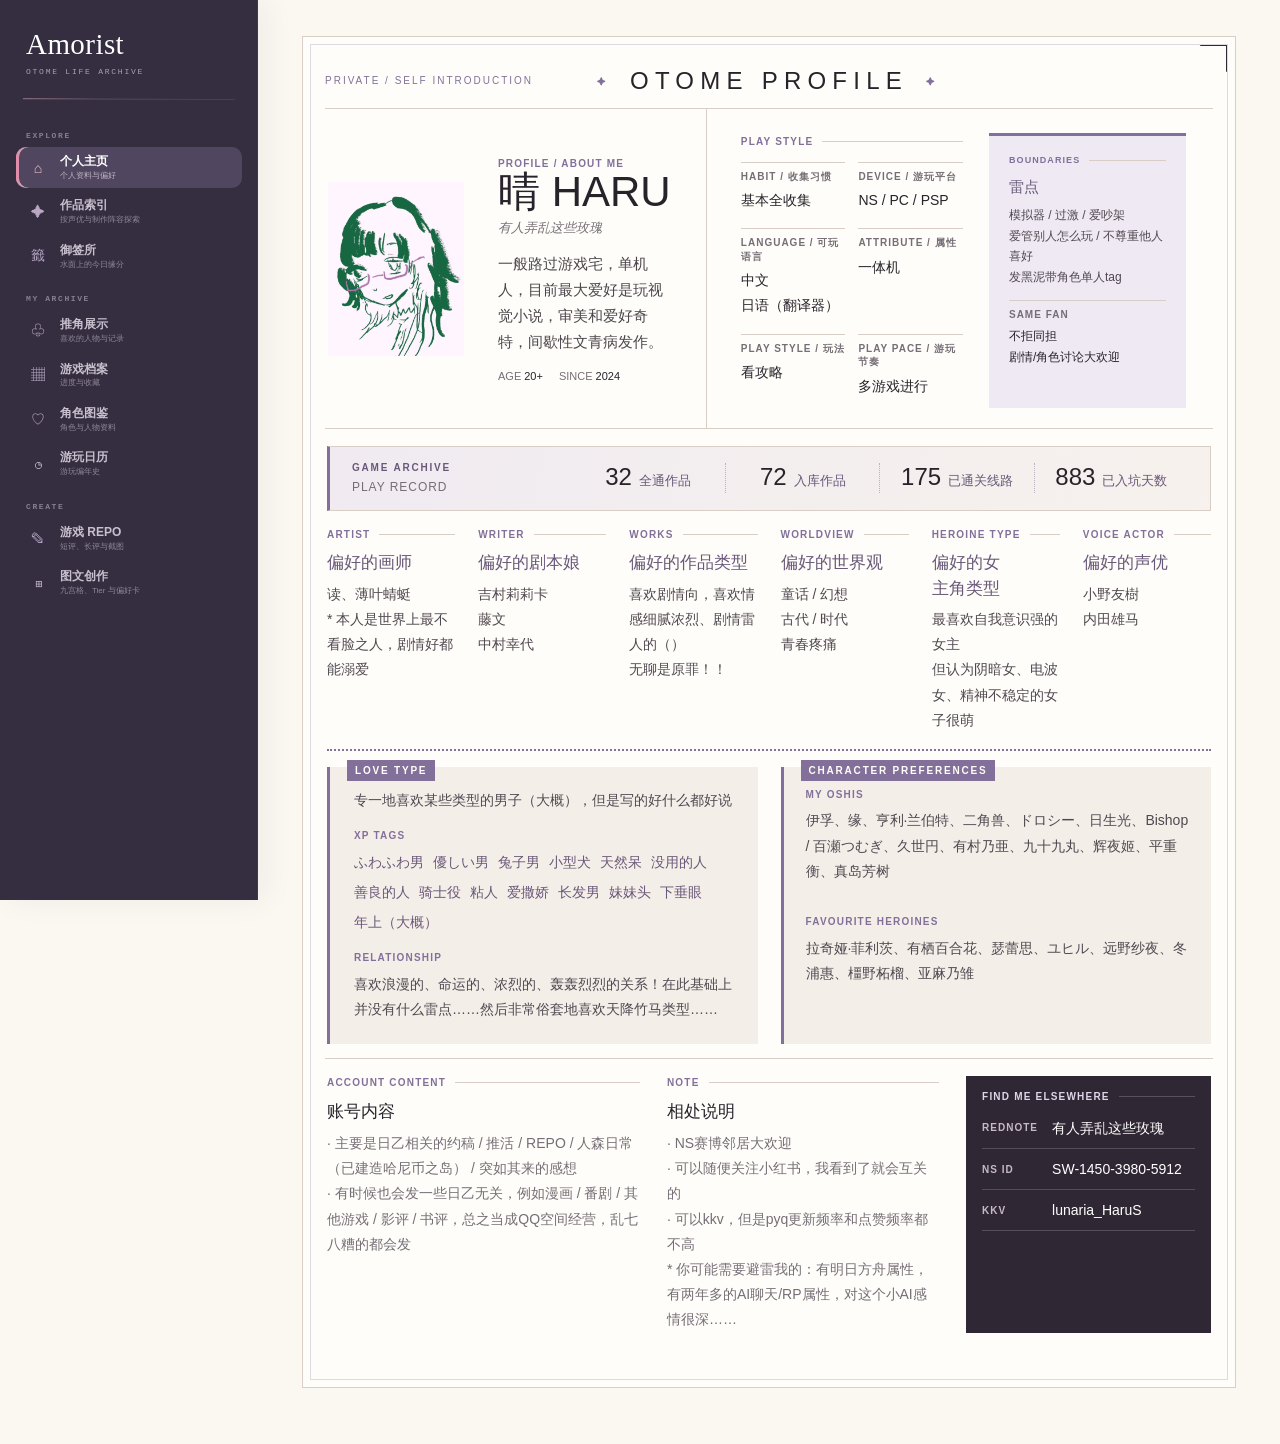
==== commit 7d9b3d07: "profile修正" ====
--- a/index.html
+++ b/index.html
@@ -30,7 +30,7 @@
   <link rel="stylesheet" href="./assets/css/amorist.css?v=oshi-shell-20260801-7">
   <link rel="stylesheet" href="./assets/css/site-modes.css?v=pure-otome-20260728">
 <link rel="stylesheet" href="./assets/css/polish.css?v=timeline-calendar-picker-20260803-1">
-  <link rel="stylesheet" href="./assets/css/profile-home.css?v=profile-home-v15-20260802-27">
+  <link rel="stylesheet" href="./assets/css/profile-home.css?v=profile-home-v16-20260803-1">
   <style>
     .product-view[data-product-view="oshi"] .oshi-canvas-shell{filter:none!important}
     .product-view[data-product-view="oshi"] .oshi-canvas{background:#fbf8f2!important;border:0!important;border-radius:0!important;box-shadow:none!important}
--- a/assets/css/profile-home.css
+++ b/assets/css/profile-home.css
@@ -6,8 +6,8 @@
 .profile-home-topbar strong{display:block;font-size:13px}.profile-home-topbar span{display:block;margin-top:3px;color:var(--profile-muted);font-size:10px}
 .profile-edit-button{padding:8px 13px;border:1px solid var(--profile-plum);background:transparent;color:var(--profile-plum);font-size:9px;letter-spacing:.08em}
 .profile-home-public .profile-home-topbar{display:none}
-.profile-home-stage-wrap{min-height:calc(100vh - 58px);box-sizing:border-box;padding:17px 23px 21px}.profile-home-public .profile-home-stage-wrap{min-height:100vh}
-.profile-home-stage{position:relative;max-width:1240px;min-height:calc(100vh - 58px - 38px);box-sizing:border-box;margin:0 auto;padding:20px 30px 23px;background:var(--profile-sheet);border:1px solid var(--profile-line);overflow:visible}.profile-home-public .profile-home-stage{min-height:calc(100vh - 38px)}
+.profile-home-stage-wrap{min-height:calc(100vh - 58px);box-sizing:border-box;padding:10px 14px 14px}.profile-home-public .profile-home-stage-wrap{min-height:100vh}
+.profile-home-stage{position:relative;max-width:1240px;min-height:calc(100vh - 58px - 38px);box-sizing:border-box;margin:0 auto;padding:16px 22px 18px;background:var(--profile-sheet);border:1px solid var(--profile-line);overflow:visible}.profile-home-public .profile-home-stage{min-height:calc(100vh - 38px);max-width:1240px}
 .profile-home-stage::before{content:"";position:absolute;inset:7px;border:1px solid rgba(130,112,154,.26);pointer-events:none}.profile-home-stage::after{content:"";position:absolute;right:8px;top:8px;width:64px;height:64px;border-top:1px solid var(--profile-deep);border-right:1px solid var(--profile-deep);clip-path:polygon(58% 0,100% 0,100% 42%);pointer-events:none}
 .profile-masthead{position:relative;display:flex;align-items:center;justify-content:center;min-height:56px;box-sizing:border-box;padding:12px 0;border-bottom:1px solid var(--profile-line)}.profile-masthead h1{margin:0;font:400 22px/1 var(--profile-body-font);letter-spacing:.26em}.profile-masthead h1::before,.profile-masthead h1::after{content:"✦";margin:0 18px;color:var(--profile-rose);font-size:9px;vertical-align:middle}.profile-masthead small{position:absolute;right:0;color:var(--profile-muted);font:8.5px/1.3 var(--profile-body-font);letter-spacing:.18em}.profile-masthead>span{position:absolute;left:0;color:var(--profile-rose);font:8.5px/1.3 var(--profile-body-font);letter-spacing:.2em}
 .profile-hero{display:grid;grid-template-columns:43% 57%;min-height:250px;border-bottom:1px solid var(--profile-line)}
@@ -20,8 +20,8 @@
 .profile-panel-label{display:flex;align-items:center;gap:9px;margin-bottom:9px;color:var(--profile-rose);font:600 8.5px/1.3 var(--profile-body-font);letter-spacing:.12em}.profile-panel-label::after{content:"";height:1px;flex:1;background:var(--profile-line)}
 .profile-home [data-profile-section][hidden],.profile-home [data-profile-group][hidden]{display:none!important}
 .profile-edit-modal{position:fixed;inset:0;z-index:1200;display:none;place-items:center;padding:24px;background:rgba(43,37,51,.52)}.profile-edit-modal.open{display:grid}.profile-edit-dialog{width:min(920px,100%);max-height:min(88vh,860px);overflow:auto;box-sizing:border-box;padding:25px;background:var(--profile-sheet);border:1px solid var(--profile-line);box-shadow:14px 14px 0 rgba(130,112,154,.28);color:#37343a;font-family:var(--profile-body-font)}.profile-edit-head{display:flex;align-items:flex-start;justify-content:space-between;gap:20px;padding-bottom:15px;border-bottom:1px solid var(--profile-line)}.profile-edit-head h2{margin:4px 0 0;color:#37343a;font:400 24px/1.3 var(--profile-body-font)}.profile-modal-close{border:0;background:transparent;color:var(--profile-plum);font-size:24px;line-height:1;cursor:pointer}.profile-edit-avatar-row{display:flex;align-items:center;gap:18px;padding:18px 0;border-bottom:1px solid var(--profile-line)}.profile-edit-avatar-preview{width:82px;height:104px;flex:none}.profile-edit-avatar-preview::before,.profile-edit-avatar-preview::after{display:none}.profile-edit-avatar-row strong{color:#4f4b53;font:400 15px/1.4 var(--profile-body-font)}.profile-edit-avatar-row p{margin:6px 0 11px;color:#4f4b53;font-size:11px;line-height:1.6}.profile-upload-button{display:inline-block;padding:7px 11px;border:1px solid var(--profile-plum);color:var(--profile-plum);font-size:12px;cursor:pointer}.profile-modal-link{margin-left:9px;border:0;background:transparent;color:var(--profile-rose);font-size:12px;cursor:pointer}.profile-edit-grid{display:grid;grid-template-columns:repeat(2,minmax(0,1fr));gap:16px;margin-top:18px}.profile-edit-grid fieldset{min-width:0;margin:0;padding:13px;border:1px solid var(--profile-line)}.profile-edit-grid legend{padding:0 6px;color:#4a464e;font:600 10px/1.3 var(--profile-body-font);letter-spacing:.1em}.profile-edit-grid label{display:block;margin-top:10px;color:#55515a;font:400 12px/1.45 var(--profile-body-font)}.profile-edit-grid label:first-of-type{margin-top:0}.profile-edit-field{display:block;width:100%;box-sizing:border-box;margin-top:5px;padding:8px 9px;border:1px solid var(--profile-line);border-radius:0;background:#fffdf9;color:#343139!important;font:400 12px/1.55 var(--profile-body-font);-webkit-text-fill-color:#343139}.profile-edit-field::placeholder{color:#77727b!important;opacity:1;-webkit-text-fill-color:#77727b}.profile-edit-field:focus{outline:1px solid var(--profile-rose);border-color:var(--profile-rose)}textarea.profile-edit-field{min-height:52px;resize:vertical}.profile-edit-actions{display:flex;justify-content:flex-end;gap:9px;margin-top:18px}
-@media(max-width:1040px){.profile-home-stage-wrap{padding:12px}.profile-hero{grid-template-columns:45% 55%}.profile-identity{grid-template-columns:130px minmax(0,1fr);gap:17px}.profile-portrait{width:121px;height:157px}.profile-name-block h2{font-size:34px}.profile-merged-preferences{gap:18px;padding-left:24px;padding-right:20px}.profile-taste-grid{gap:15px}.profile-bottom-social{gap:20px}}
-@media(max-width:760px){.product-view[data-product-view="home"]{padding:0 0 50px!important}.profile-home{min-height:100vh}.profile-home-topbar{padding:0 16px}.profile-home-stage-wrap,.profile-home-public .profile-home-stage-wrap{min-height:0;padding:12px}.profile-home-stage,.profile-home-public .profile-home-stage{min-height:0;padding:15px 18px 74px}.profile-masthead{min-height:48px}.profile-masthead h1{font-size:19px}.profile-masthead h1::before,.profile-masthead h1::after{margin:0 8px}.profile-masthead>span,.profile-masthead small{font-size:8px}.profile-hero{display:block;min-height:0}.profile-identity{grid-template-columns:112px minmax(0,1fr);gap:15px;padding:20px 0;border-right:0;border-bottom:1px solid var(--profile-line)}.profile-portrait{width:104px;height:133px}.profile-name-block h2{font-size:30px}.profile-bio{margin-top:10px;font-size:11px}.profile-meta{gap:6px 10px;margin-top:11px}.profile-meta span{font-size:9px}.profile-merged-preferences{grid-template-columns:1fr;gap:16px;padding:20px 0 17px}.profile-play-main h3{font-size:17px}.profile-boundary-card{padding:18px 19px}.profile-panel-wrap{padding:15px 0}.profile-taste-top{grid-template-columns:repeat(2,minmax(0,1fr));gap:14px}.profile-taste-grid article{grid-column:auto!important;grid-row:auto!important}.profile-taste-cards{grid-template-columns:1fr;gap:14px;margin-top:14px;padding-top:14px}.profile-xp-card,.profile-motif-card{grid-column:auto!important;grid-row:auto!important}.profile-bottom-social{grid-template-columns:1fr;gap:18px;padding:15px 0 35px}.profile-edit-modal{padding:10px}.profile-edit-dialog{max-height:94vh;padding:18px}.profile-edit-grid{grid-template-columns:1fr}.profile-edit-avatar-row{align-items:flex-start}.profile-edit-actions{position:sticky;bottom:0;padding-top:12px;background:var(--profile-sheet)}}
+@media(max-width:1040px){.profile-home-stage-wrap{padding:8px}.profile-hero{grid-template-columns:45% 55%}.profile-identity{grid-template-columns:130px minmax(0,1fr);gap:17px}.profile-portrait{width:121px;height:157px}.profile-name-block h2{font-size:34px}.profile-merged-preferences{gap:18px;padding-left:24px;padding-right:20px}.profile-taste-grid{gap:15px}.profile-bottom-social{gap:20px}}
+@media(max-width:760px){.product-view[data-product-view="home"]{padding:0 0 50px!important}.profile-home{min-height:100vh}.profile-home-topbar{padding:0 16px}.profile-home-stage-wrap,.profile-home-public .profile-home-stage-wrap{min-height:0;padding:8px}.profile-home-stage,.profile-home-public .profile-home-stage{min-height:0;padding:12px 14px 62px}.profile-masthead{min-height:48px}.profile-masthead h1{font-size:19px}.profile-masthead h1::before,.profile-masthead h1::after{margin:0 8px}.profile-masthead>span,.profile-masthead small{font-size:8px}.profile-hero{display:block;min-height:0}.profile-identity{grid-template-columns:112px minmax(0,1fr);gap:15px;padding:20px 0;border-right:0;border-bottom:1px solid var(--profile-line)}.profile-portrait{width:104px;height:133px}.profile-name-block h2{font-size:30px}.profile-bio{margin-top:10px;font-size:11px}.profile-meta{gap:6px 10px;margin-top:11px}.profile-meta span{font-size:9px}.profile-merged-preferences{grid-template-columns:1fr;gap:16px;padding:20px 0 17px}.profile-play-main h3{font-size:17px}.profile-boundary-card{padding:18px 19px}.profile-panel-wrap{padding:15px 0}.profile-taste-top{grid-template-columns:repeat(2,minmax(0,1fr));gap:14px}.profile-taste-grid article{grid-column:auto!important;grid-row:auto!important}.profile-taste-cards{grid-template-columns:1fr;gap:14px;margin-top:14px;padding-top:14px}.profile-xp-card,.profile-motif-card{grid-column:auto!important;grid-row:auto!important}.profile-bottom-social{grid-template-columns:1fr;gap:18px;padding:15px 0 35px}.profile-edit-modal{padding:10px}.profile-edit-dialog{max-height:94vh;padding:18px}.profile-edit-grid{grid-template-columns:1fr}.profile-edit-avatar-row{align-items:flex-start}.profile-edit-actions{position:sticky;bottom:0;padding-top:12px;background:var(--profile-sheet)}}
 .profile-love-type-main p{margin:0;color:var(--profile-ink);font:400 18px/1.45 var(--profile-body-font);white-space:pre-line;overflow-wrap:anywhere}.profile-xp-card .profile-love-type-section{margin-top:16px;padding-top:0;border-top:0}.profile-xp-card .profile-panel-label::after,.profile-motif-card .profile-panel-label::after{display:none}.profile-xp-card .profile-love-type-section .profile-panel-label{margin-bottom:7px;color:var(--profile-rose)}.profile-xp-card .profile-love-type-section h3{margin:0 0 5px;color:var(--profile-ink);font:400 15px/1.4 var(--profile-body-font);overflow-wrap:anywhere}.profile-xp-card .profile-love-type-section p{margin:0;color:#504850;font:400 10.5px/1.7 var(--profile-body-font);white-space:pre-line;overflow-wrap:anywhere}.profile-love-type-tags{margin-top:3px}.profile-love-type-tags span{padding-bottom:0;border-bottom:0}.profile-character-section + .profile-character-section{margin-top:17px;padding-top:14px;border-top:0}.profile-character-section .profile-panel-label{margin-bottom:7px;color:var(--profile-rose)}.profile-character-section p{margin:0;color:#504850;font:400 11px/1.7 var(--profile-body-font);white-space:pre-line;overflow-wrap:anywhere}
 .profile-xp-card,.profile-motif-card{align-self:stretch;height:auto;box-sizing:border-box}
 .profile-home{--profile-label-size:10px;--profile-label-leading:1.35;--profile-title-size:17px;--profile-title-leading:1.5;--profile-body-size:14px;--profile-body-leading:1.8;font-size:16px}
@@ -37,7 +37,7 @@
 @media(max-width:760px){.profile-home{--profile-title-size:17px;--profile-body-size:14px}.profile-masthead h1{font-size:21px}.profile-name-block h2{font-size:33px}.profile-bio{font-size:var(--profile-body-size)}.profile-meta span{font-size:11px}.profile-edit-head h2{font-size:23px}.profile-edit-grid label,.profile-edit-field{font-size:var(--profile-body-size)}}
 .profile-home [id^="profile"]:not(#profileHomeStage){white-space:pre-line}
 .profile-boundary-card .profile-panel-label{font-size:9px}.profile-boundary-card h3{font-size:15px;line-height:1.55}.profile-boundary-card p,.profile-boundary-card .profile-choices b{font-size:12px;line-height:1.7}
-.profile-home-public .profile-home-stage{max-width:1120px}
+.profile-home-public .profile-home-stage{max-width:1240px}
 .product-view[data-product-view="home"],.profile-home{background:var(--product-bg)!important}
 .profile-home-topbar-actions{display:flex;align-items:center;gap:8px}.profile-home-topbar-actions .profile-edit-button{margin:0}
 .profile-library-stats{display:grid;grid-template-columns:minmax(150px,.72fr) minmax(0,2.28fr);align-items:center;gap:24px;margin:17px 2px 0;padding:14px 22px;background:linear-gradient(100deg,rgba(222,213,231,.46),rgba(244,238,233,.78));border:1px solid var(--profile-line);border-left:3px solid var(--profile-rose);box-sizing:border-box}.profile-library-stats-head{display:flex;flex-direction:column;gap:5px;min-width:0}.profile-library-stats-head span{color:var(--profile-plum);font:600 10px/1.3 var(--profile-body-font);letter-spacing:.18em}.profile-library-stats-head strong{color:var(--profile-muted);font:400 12px/1.4 var(--profile-body-font);letter-spacing:.08em}.profile-library-stat-list{display:grid;grid-template-columns:repeat(4,minmax(0,1fr));min-width:0}.profile-library-stat{display:flex;align-items:baseline;justify-content:center;gap:7px;min-width:0;padding:2px 14px;border-left:1px dotted rgba(105,88,121,.42)}.profile-library-stat:first-child{border-left:0}.profile-library-stat strong{color:var(--profile-ink);font:400 24px/1 var(--profile-body-font);font-variant-numeric:tabular-nums}.profile-library-stat span{color:var(--profile-plum);font:400 13px/1.5 var(--profile-body-font);white-space:nowrap}
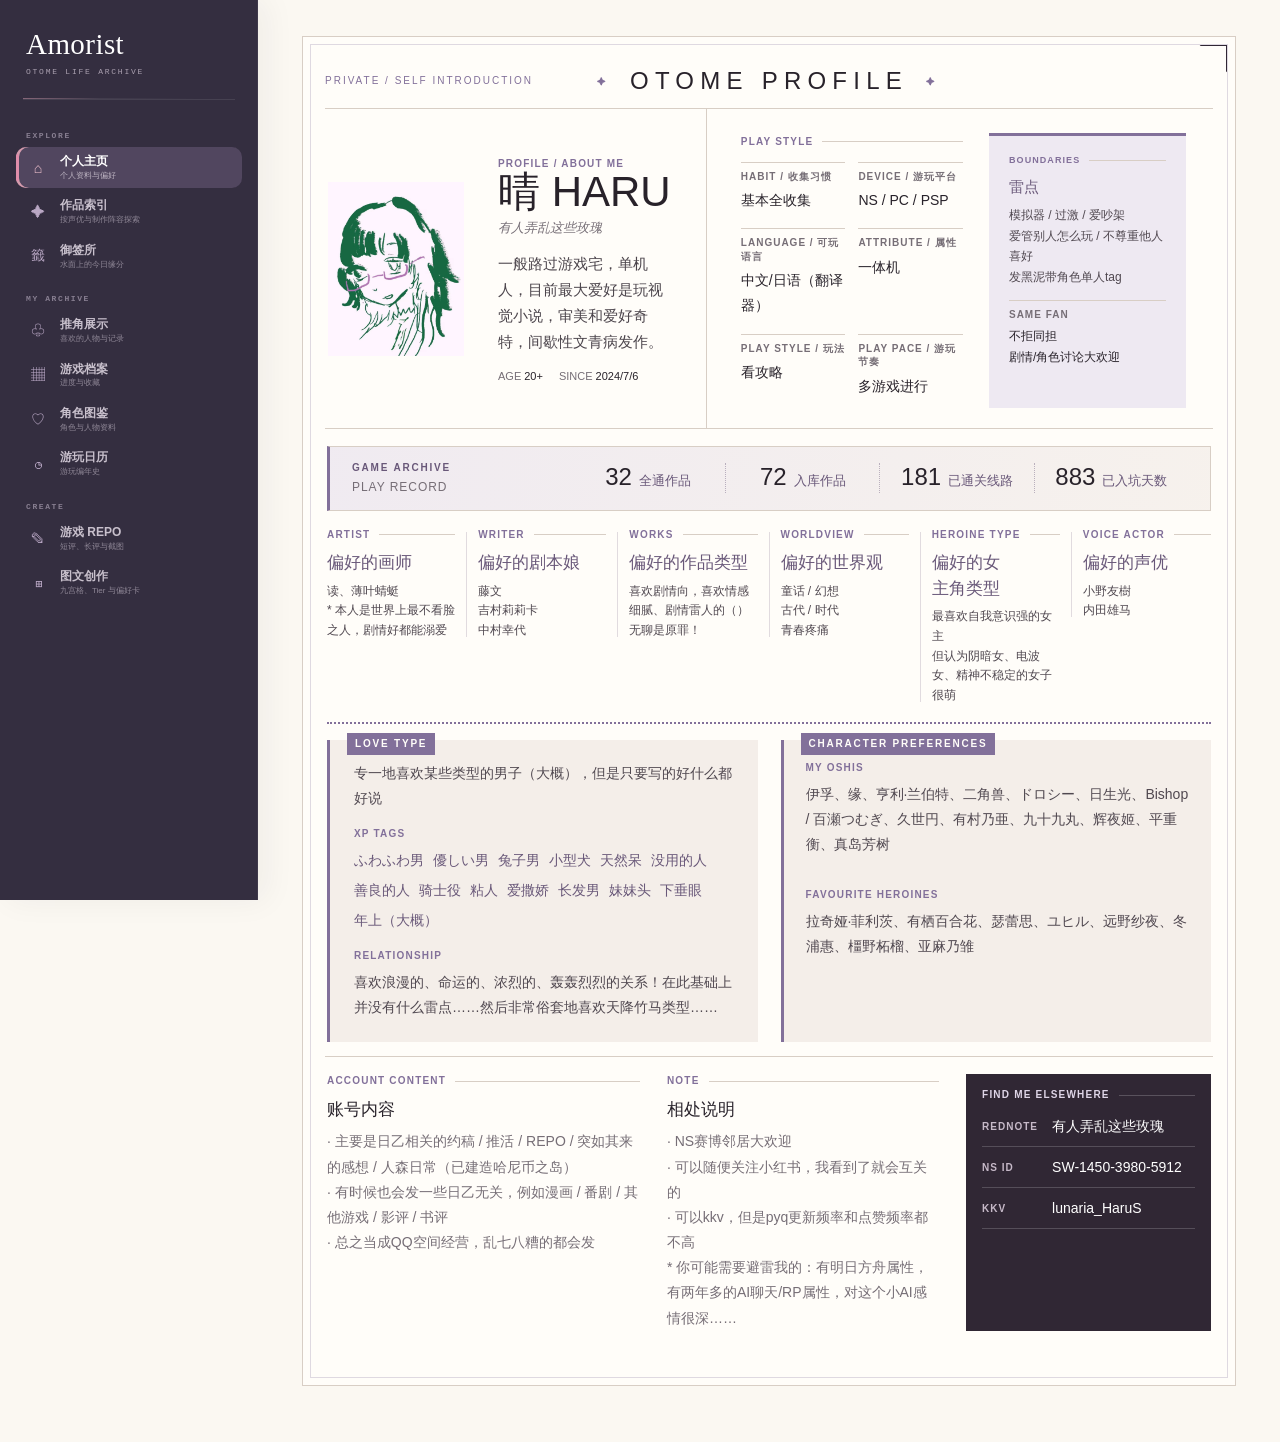
==== commit 9a2a8276: "update" ====
--- a/index.html
+++ b/index.html
@@ -30,7 +30,7 @@
   <link rel="stylesheet" href="./assets/css/amorist.css?v=oshi-shell-20260801-7">
   <link rel="stylesheet" href="./assets/css/site-modes.css?v=pure-otome-20260728">
 <link rel="stylesheet" href="./assets/css/polish.css?v=timeline-calendar-picker-20260803-1">
-  <link rel="stylesheet" href="./assets/css/profile-home.css?v=profile-home-v16-20260803-1">
+  <link rel="stylesheet" href="./assets/css/profile-home.css?v=profile-home-v19-20260803-1">
   <style>
     .product-view[data-product-view="oshi"] .oshi-canvas-shell{filter:none!important}
     .product-view[data-product-view="oshi"] .oshi-canvas{background:#fbf8f2!important;border:0!important;border-radius:0!important;box-shadow:none!important}
--- a/assets/css/profile-home.css
+++ b/assets/css/profile-home.css
@@ -19,9 +19,10 @@
 .profile-bottom-social{display:grid;grid-template-columns:1.15fr 1fr .9fr;gap:27px;min-width:0;padding:17px 2px 36px}.profile-bottom-social article{min-width:0}.profile-bottom-social h3{margin:0 0 7px;font:400 17px/1.4 var(--profile-body-font);overflow-wrap:anywhere}.profile-bottom-social p{margin:0;color:var(--profile-muted);font:400 11px/1.7 var(--profile-body-font);white-space:pre-line;overflow-wrap:anywhere}.profile-contact-card{height:auto;min-height:0;padding:14px 16px;background:var(--profile-deep);color:#fff}.profile-contact-card .profile-panel-label{color:var(--profile-rose-pale)}.profile-contact-card .profile-panel-label::after{background:rgba(255,255,255,.2)}.profile-contact-card h3{font-size:17px}.profile-contact-list{display:grid;gap:8px;margin-top:12px}.profile-contact-list>div{display:grid;grid-template-columns:62px minmax(0,1fr);gap:8px;align-items:center;padding-bottom:7px;border-bottom:1px solid rgba(255,255,255,.18);font:400 10px/1.5 var(--profile-body-font)}.profile-contact-list span{color:#c6b9c8;font:600 8px/1.3 var(--profile-body-font);letter-spacing:.1em}.profile-contact-list b{overflow-wrap:anywhere;font-weight:500}
 .profile-panel-label{display:flex;align-items:center;gap:9px;margin-bottom:9px;color:var(--profile-rose);font:600 8.5px/1.3 var(--profile-body-font);letter-spacing:.12em}.profile-panel-label::after{content:"";height:1px;flex:1;background:var(--profile-line)}
 .profile-home [data-profile-section][hidden],.profile-home [data-profile-group][hidden]{display:none!important}
+@media(min-width:761px){.profile-taste-top article{position:relative}.profile-taste-top article+article::before{content:"";position:absolute;left:-12px;top:4px;bottom:4px;width:1px;background:rgba(105,88,121,.2)}}
 .profile-edit-modal{position:fixed;inset:0;z-index:1200;display:none;place-items:center;padding:24px;background:rgba(43,37,51,.52)}.profile-edit-modal.open{display:grid}.profile-edit-dialog{width:min(920px,100%);max-height:min(88vh,860px);overflow:auto;box-sizing:border-box;padding:25px;background:var(--profile-sheet);border:1px solid var(--profile-line);box-shadow:14px 14px 0 rgba(130,112,154,.28);color:#37343a;font-family:var(--profile-body-font)}.profile-edit-head{display:flex;align-items:flex-start;justify-content:space-between;gap:20px;padding-bottom:15px;border-bottom:1px solid var(--profile-line)}.profile-edit-head h2{margin:4px 0 0;color:#37343a;font:400 24px/1.3 var(--profile-body-font)}.profile-modal-close{border:0;background:transparent;color:var(--profile-plum);font-size:24px;line-height:1;cursor:pointer}.profile-edit-avatar-row{display:flex;align-items:center;gap:18px;padding:18px 0;border-bottom:1px solid var(--profile-line)}.profile-edit-avatar-preview{width:82px;height:104px;flex:none}.profile-edit-avatar-preview::before,.profile-edit-avatar-preview::after{display:none}.profile-edit-avatar-row strong{color:#4f4b53;font:400 15px/1.4 var(--profile-body-font)}.profile-edit-avatar-row p{margin:6px 0 11px;color:#4f4b53;font-size:11px;line-height:1.6}.profile-upload-button{display:inline-block;padding:7px 11px;border:1px solid var(--profile-plum);color:var(--profile-plum);font-size:12px;cursor:pointer}.profile-modal-link{margin-left:9px;border:0;background:transparent;color:var(--profile-rose);font-size:12px;cursor:pointer}.profile-edit-grid{display:grid;grid-template-columns:repeat(2,minmax(0,1fr));gap:16px;margin-top:18px}.profile-edit-grid fieldset{min-width:0;margin:0;padding:13px;border:1px solid var(--profile-line)}.profile-edit-grid legend{padding:0 6px;color:#4a464e;font:600 10px/1.3 var(--profile-body-font);letter-spacing:.1em}.profile-edit-grid label{display:block;margin-top:10px;color:#55515a;font:400 12px/1.45 var(--profile-body-font)}.profile-edit-grid label:first-of-type{margin-top:0}.profile-edit-field{display:block;width:100%;box-sizing:border-box;margin-top:5px;padding:8px 9px;border:1px solid var(--profile-line);border-radius:0;background:#fffdf9;color:#343139!important;font:400 12px/1.55 var(--profile-body-font);-webkit-text-fill-color:#343139}.profile-edit-field::placeholder{color:#77727b!important;opacity:1;-webkit-text-fill-color:#77727b}.profile-edit-field:focus{outline:1px solid var(--profile-rose);border-color:var(--profile-rose)}textarea.profile-edit-field{min-height:52px;resize:vertical}.profile-edit-actions{display:flex;justify-content:flex-end;gap:9px;margin-top:18px}
 @media(max-width:1040px){.profile-home-stage-wrap{padding:8px}.profile-hero{grid-template-columns:45% 55%}.profile-identity{grid-template-columns:130px minmax(0,1fr);gap:17px}.profile-portrait{width:121px;height:157px}.profile-name-block h2{font-size:34px}.profile-merged-preferences{gap:18px;padding-left:24px;padding-right:20px}.profile-taste-grid{gap:15px}.profile-bottom-social{gap:20px}}
-@media(max-width:760px){.product-view[data-product-view="home"]{padding:0 0 50px!important}.profile-home{min-height:100vh}.profile-home-topbar{padding:0 16px}.profile-home-stage-wrap,.profile-home-public .profile-home-stage-wrap{min-height:0;padding:8px}.profile-home-stage,.profile-home-public .profile-home-stage{min-height:0;padding:12px 14px 62px}.profile-masthead{min-height:48px}.profile-masthead h1{font-size:19px}.profile-masthead h1::before,.profile-masthead h1::after{margin:0 8px}.profile-masthead>span,.profile-masthead small{font-size:8px}.profile-hero{display:block;min-height:0}.profile-identity{grid-template-columns:112px minmax(0,1fr);gap:15px;padding:20px 0;border-right:0;border-bottom:1px solid var(--profile-line)}.profile-portrait{width:104px;height:133px}.profile-name-block h2{font-size:30px}.profile-bio{margin-top:10px;font-size:11px}.profile-meta{gap:6px 10px;margin-top:11px}.profile-meta span{font-size:9px}.profile-merged-preferences{grid-template-columns:1fr;gap:16px;padding:20px 0 17px}.profile-play-main h3{font-size:17px}.profile-boundary-card{padding:18px 19px}.profile-panel-wrap{padding:15px 0}.profile-taste-top{grid-template-columns:repeat(2,minmax(0,1fr));gap:14px}.profile-taste-grid article{grid-column:auto!important;grid-row:auto!important}.profile-taste-cards{grid-template-columns:1fr;gap:14px;margin-top:14px;padding-top:14px}.profile-xp-card,.profile-motif-card{grid-column:auto!important;grid-row:auto!important}.profile-bottom-social{grid-template-columns:1fr;gap:18px;padding:15px 0 35px}.profile-edit-modal{padding:10px}.profile-edit-dialog{max-height:94vh;padding:18px}.profile-edit-grid{grid-template-columns:1fr}.profile-edit-avatar-row{align-items:flex-start}.profile-edit-actions{position:sticky;bottom:0;padding-top:12px;background:var(--profile-sheet)}}
+@media(max-width:760px){.product-view[data-product-view="home"]{padding:0 0 50px!important}.profile-home{min-height:100vh}.profile-home-topbar{padding:0 16px}.profile-home-stage-wrap,.profile-home-public .profile-home-stage-wrap{min-height:0;padding:8px}.profile-home-stage,.profile-home-public .profile-home-stage{min-height:0;padding:12px 14px 62px}.profile-masthead{display:grid;grid-template-columns:1fr;justify-items:center;gap:7px;min-height:68px;padding:10px 0 9px}.profile-masthead>span{position:static;justify-self:start;font-size:8px}.profile-masthead h1{font-size:19px}.profile-masthead h1::before,.profile-masthead h1::after{margin:0 8px}.profile-masthead small{position:static;justify-self:end;font-size:8px}.profile-hero{display:block;min-height:0}.profile-identity{grid-template-columns:112px minmax(0,1fr);gap:15px;padding:20px 0;border-right:0;border-bottom:1px solid var(--profile-line)}.profile-portrait{width:104px;height:133px}.profile-name-block h2{font-size:30px}.profile-bio{margin-top:10px;font-size:11px}.profile-meta{gap:6px 10px;margin-top:11px}.profile-meta span{font-size:9px}.profile-merged-preferences{grid-template-columns:1fr;gap:16px;padding:20px 0 17px}.profile-play-main h3{font-size:17px}.profile-boundary-card{padding:18px 19px}.profile-panel-wrap{padding:15px 0}.profile-taste-top{grid-template-columns:repeat(2,minmax(0,1fr));gap:14px}.profile-taste-grid article{grid-column:auto!important;grid-row:auto!important}.profile-taste-cards{grid-template-columns:1fr;gap:14px;margin-top:14px;padding-top:14px}.profile-xp-card,.profile-motif-card{grid-column:auto!important;grid-row:auto!important}.profile-bottom-social{grid-template-columns:1fr;gap:18px;padding:15px 0 35px}.profile-edit-modal{padding:10px}.profile-edit-dialog{max-height:94vh;padding:18px}.profile-edit-grid{grid-template-columns:1fr}.profile-edit-avatar-row{align-items:flex-start}.profile-edit-actions{position:sticky;bottom:0;padding-top:12px;background:var(--profile-sheet)}}
 .profile-love-type-main p{margin:0;color:var(--profile-ink);font:400 18px/1.45 var(--profile-body-font);white-space:pre-line;overflow-wrap:anywhere}.profile-xp-card .profile-love-type-section{margin-top:16px;padding-top:0;border-top:0}.profile-xp-card .profile-panel-label::after,.profile-motif-card .profile-panel-label::after{display:none}.profile-xp-card .profile-love-type-section .profile-panel-label{margin-bottom:7px;color:var(--profile-rose)}.profile-xp-card .profile-love-type-section h3{margin:0 0 5px;color:var(--profile-ink);font:400 15px/1.4 var(--profile-body-font);overflow-wrap:anywhere}.profile-xp-card .profile-love-type-section p{margin:0;color:#504850;font:400 10.5px/1.7 var(--profile-body-font);white-space:pre-line;overflow-wrap:anywhere}.profile-love-type-tags{margin-top:3px}.profile-love-type-tags span{padding-bottom:0;border-bottom:0}.profile-character-section + .profile-character-section{margin-top:17px;padding-top:14px;border-top:0}.profile-character-section .profile-panel-label{margin-bottom:7px;color:var(--profile-rose)}.profile-character-section p{margin:0;color:#504850;font:400 11px/1.7 var(--profile-body-font);white-space:pre-line;overflow-wrap:anywhere}
 .profile-xp-card,.profile-motif-card{align-self:stretch;height:auto;box-sizing:border-box}
 .profile-home{--profile-label-size:10px;--profile-label-leading:1.35;--profile-title-size:17px;--profile-title-leading:1.5;--profile-body-size:14px;--profile-body-leading:1.8;font-size:16px}
@@ -34,6 +35,7 @@
 .profile-choices small,.profile-contact-list span,.profile-panel-label{font:600 var(--profile-label-size)/var(--profile-label-leading) var(--profile-body-font)}
 .profile-xp-card::before,.profile-motif-card::before{font:600 var(--profile-label-size)/var(--profile-label-leading) var(--profile-body-font)}.profile-tagline span{font:400 var(--profile-body-size)/var(--profile-body-leading) var(--profile-body-font)}
 .profile-love-type-main p{font:400 var(--profile-body-size)/var(--profile-body-leading) var(--profile-body-font)}.profile-edit-head h2{font-size:26px}.profile-edit-avatar-row strong{font-size:16px}.profile-edit-avatar-row p{font-size:var(--profile-body-size);line-height:var(--profile-body-leading)}.profile-upload-button,.profile-modal-link{font-size:14px}.profile-edit-grid legend{font-size:11px}.profile-edit-grid label,.profile-edit-field{font-size:var(--profile-body-size);line-height:var(--profile-body-leading)}
+.profile-taste-top article p{font-size:12px;line-height:1.65}
 @media(max-width:760px){.profile-home{--profile-title-size:17px;--profile-body-size:14px}.profile-masthead h1{font-size:21px}.profile-name-block h2{font-size:33px}.profile-bio{font-size:var(--profile-body-size)}.profile-meta span{font-size:11px}.profile-edit-head h2{font-size:23px}.profile-edit-grid label,.profile-edit-field{font-size:var(--profile-body-size)}}
 .profile-home [id^="profile"]:not(#profileHomeStage){white-space:pre-line}
 .profile-boundary-card .profile-panel-label{font-size:9px}.profile-boundary-card h3{font-size:15px;line-height:1.55}.profile-boundary-card p,.profile-boundary-card .profile-choices b{font-size:12px;line-height:1.7}
